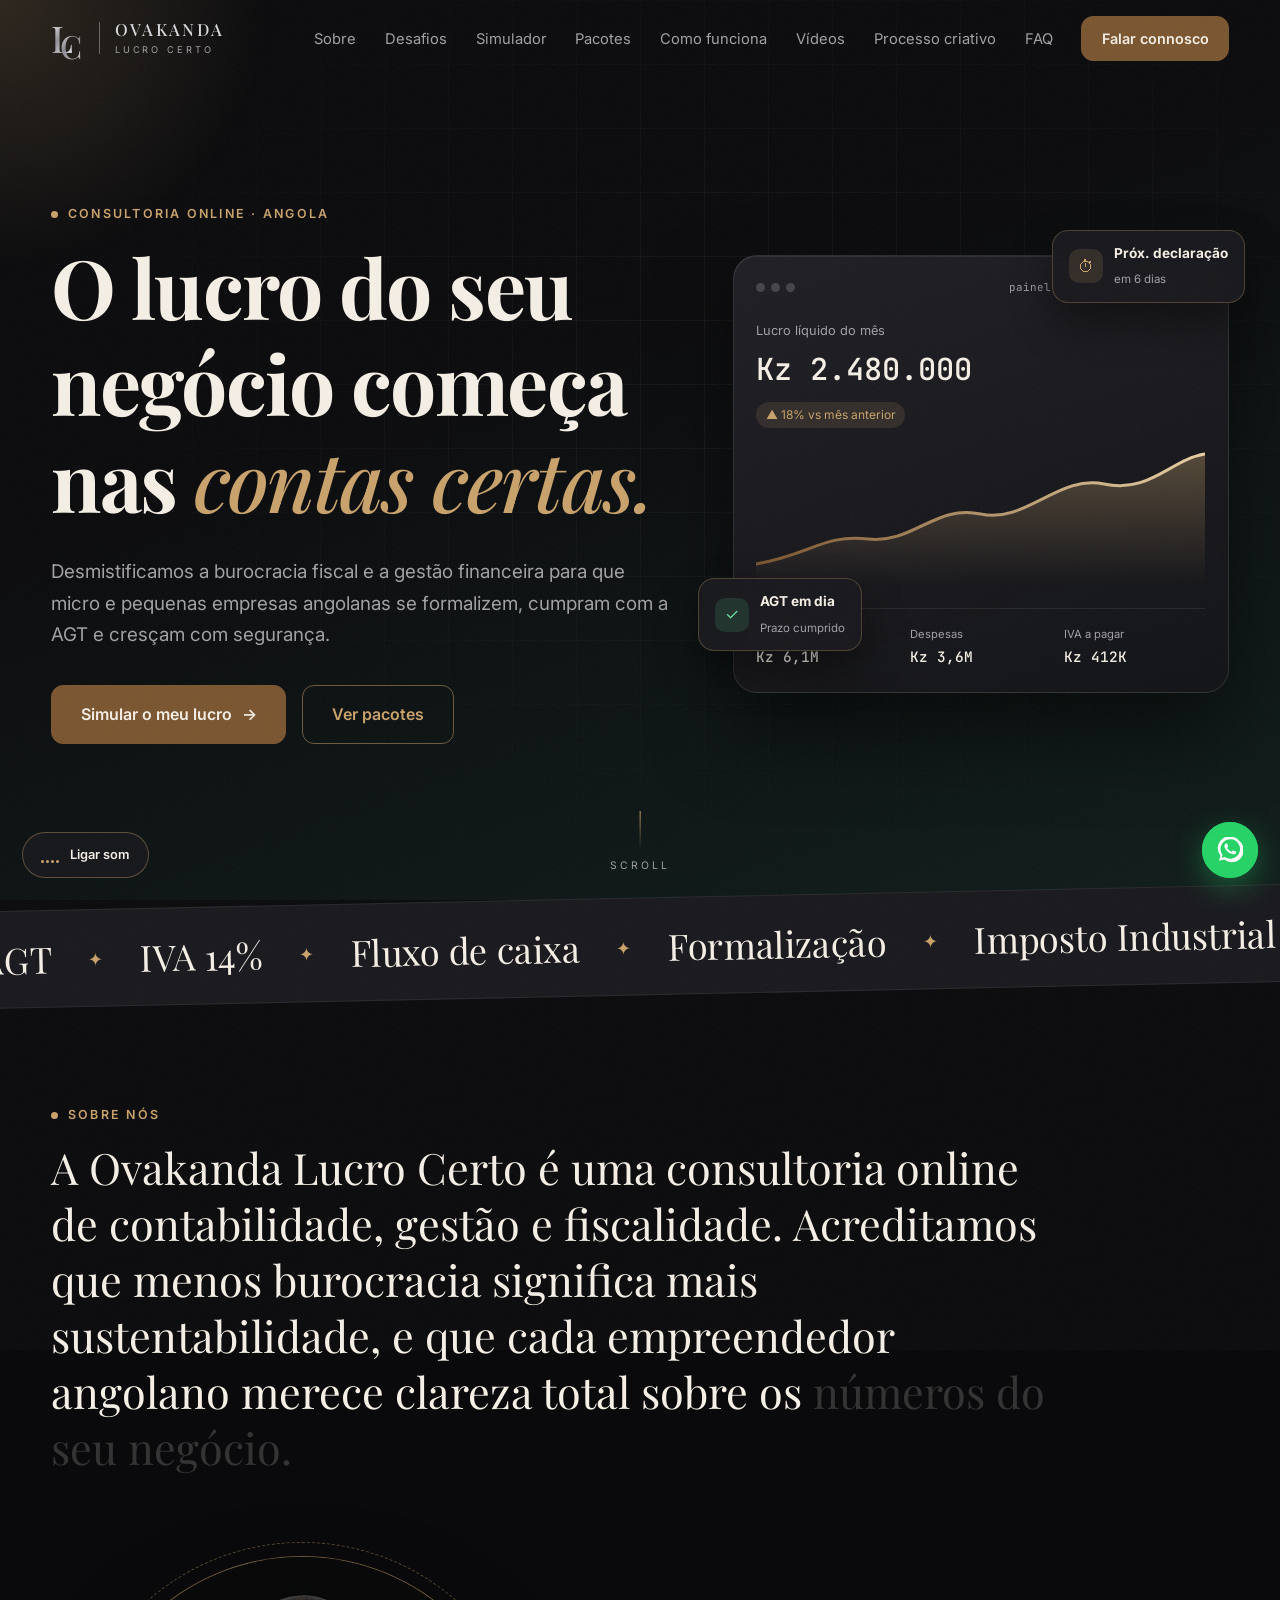
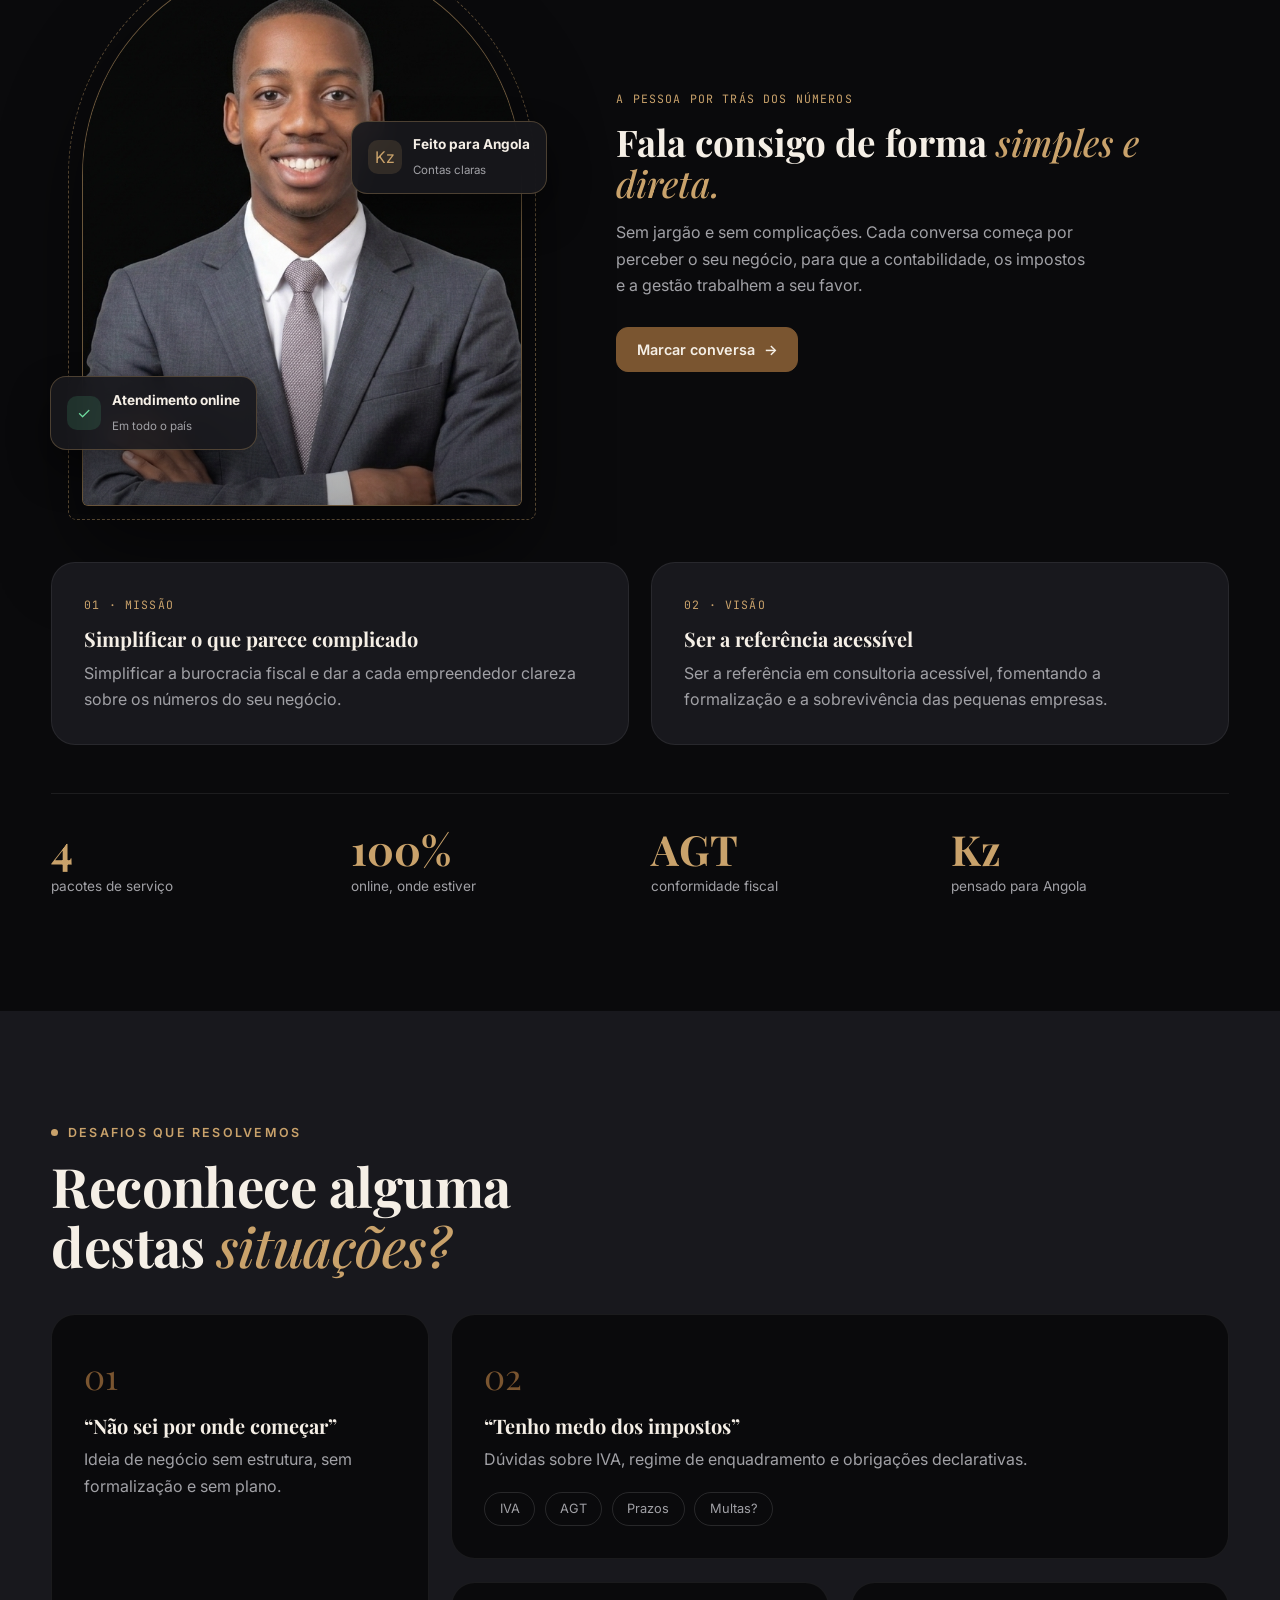
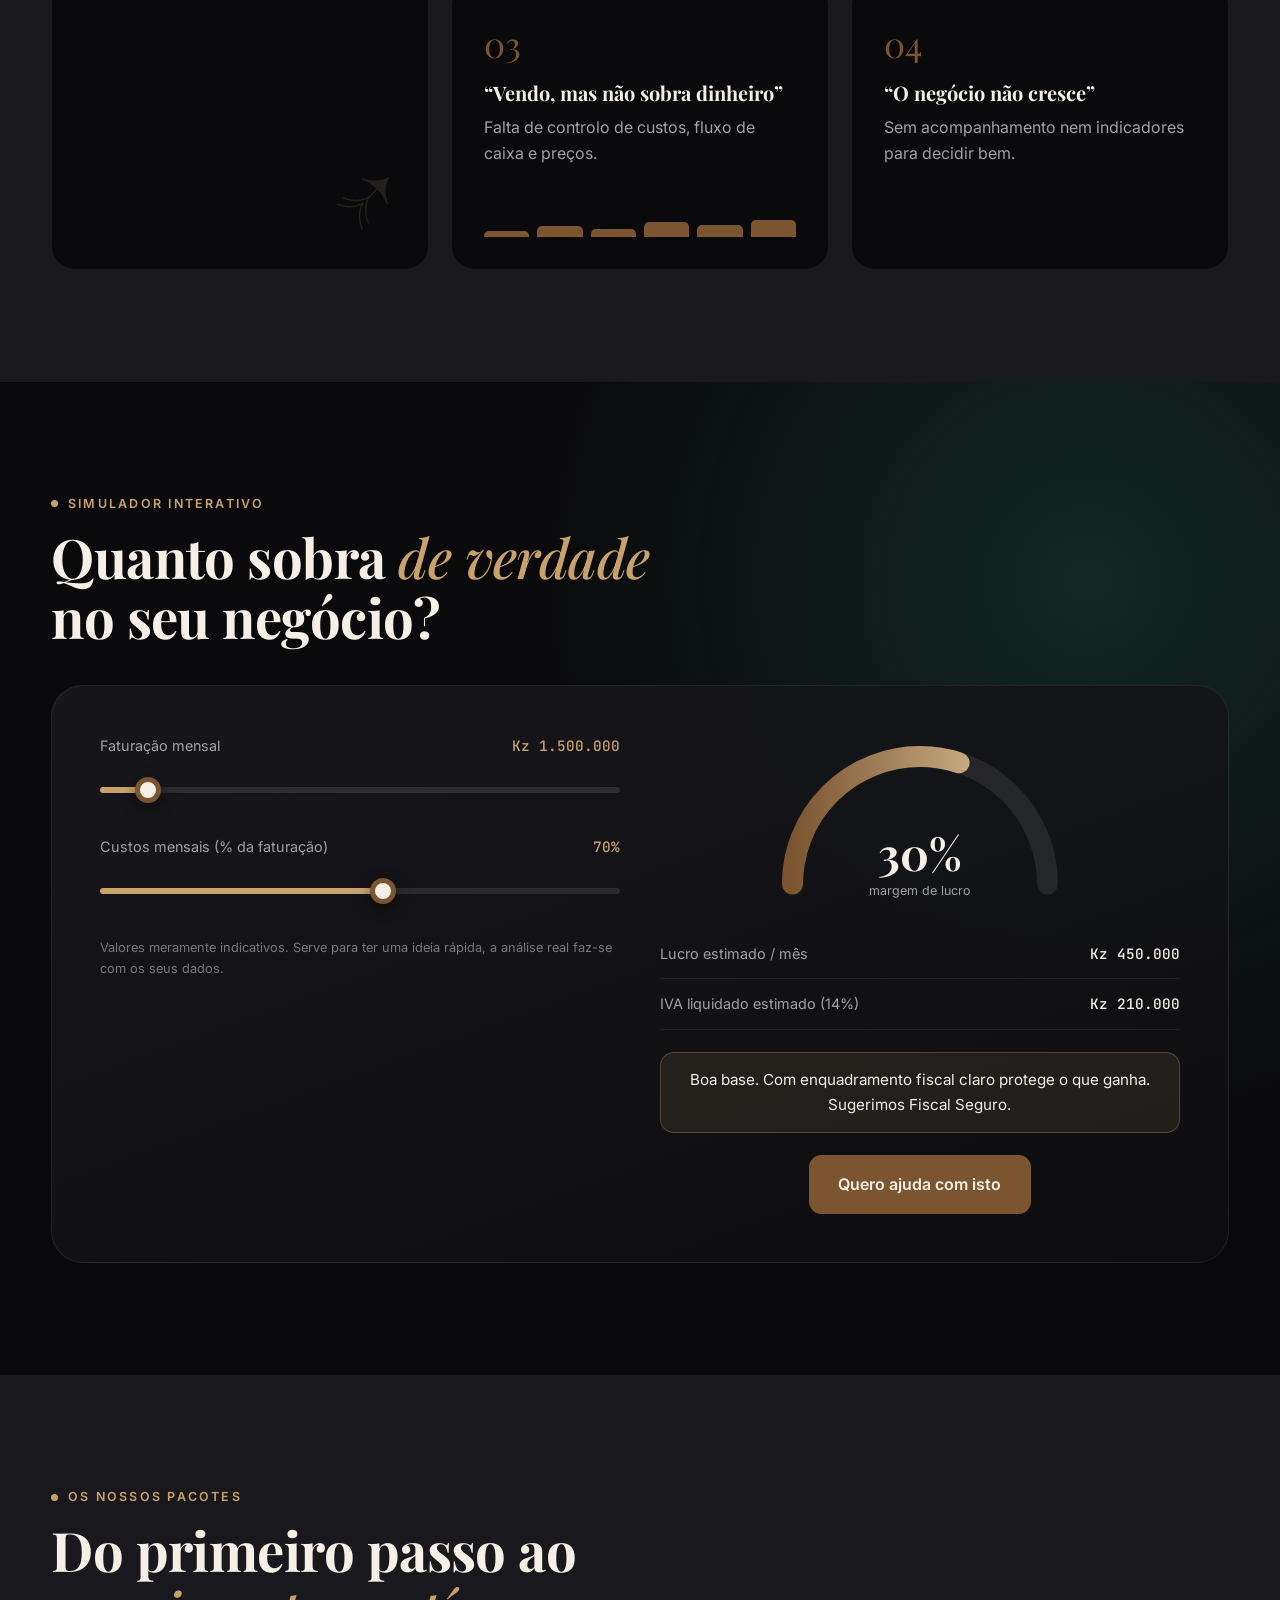
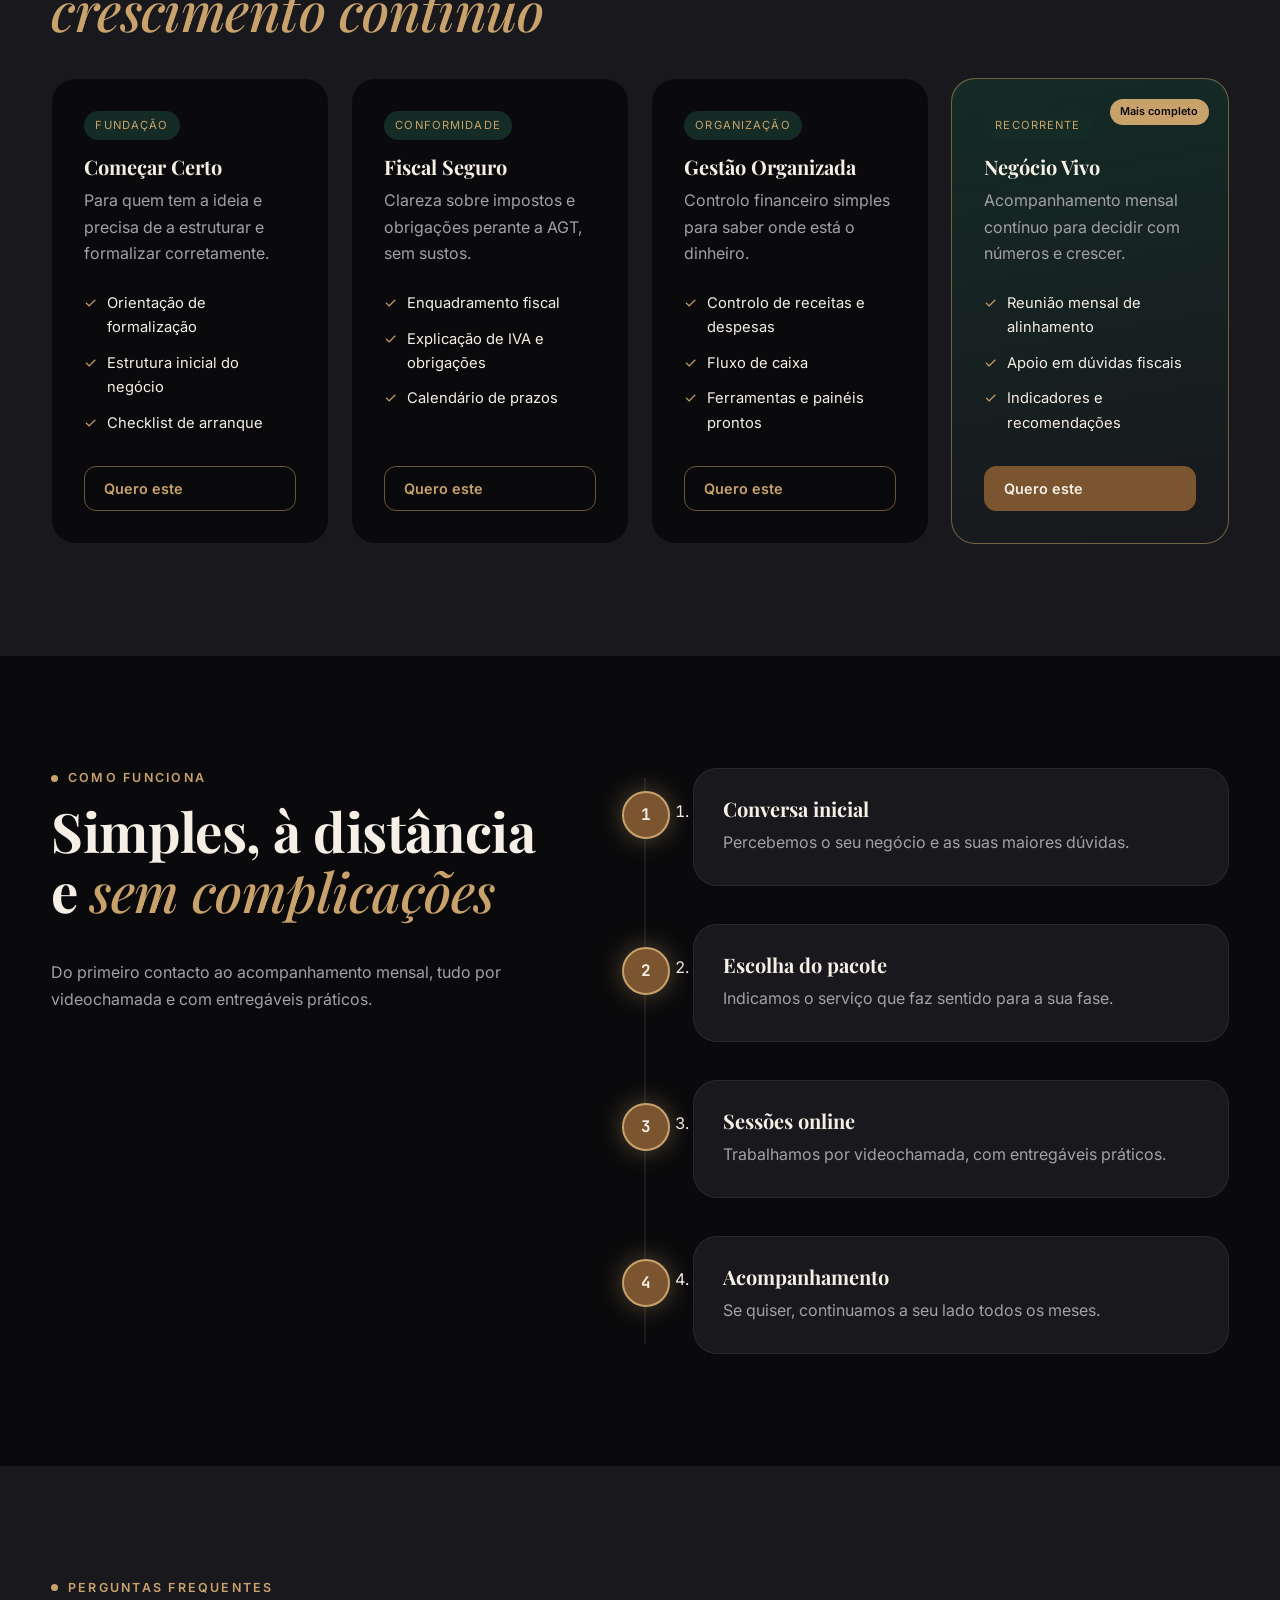
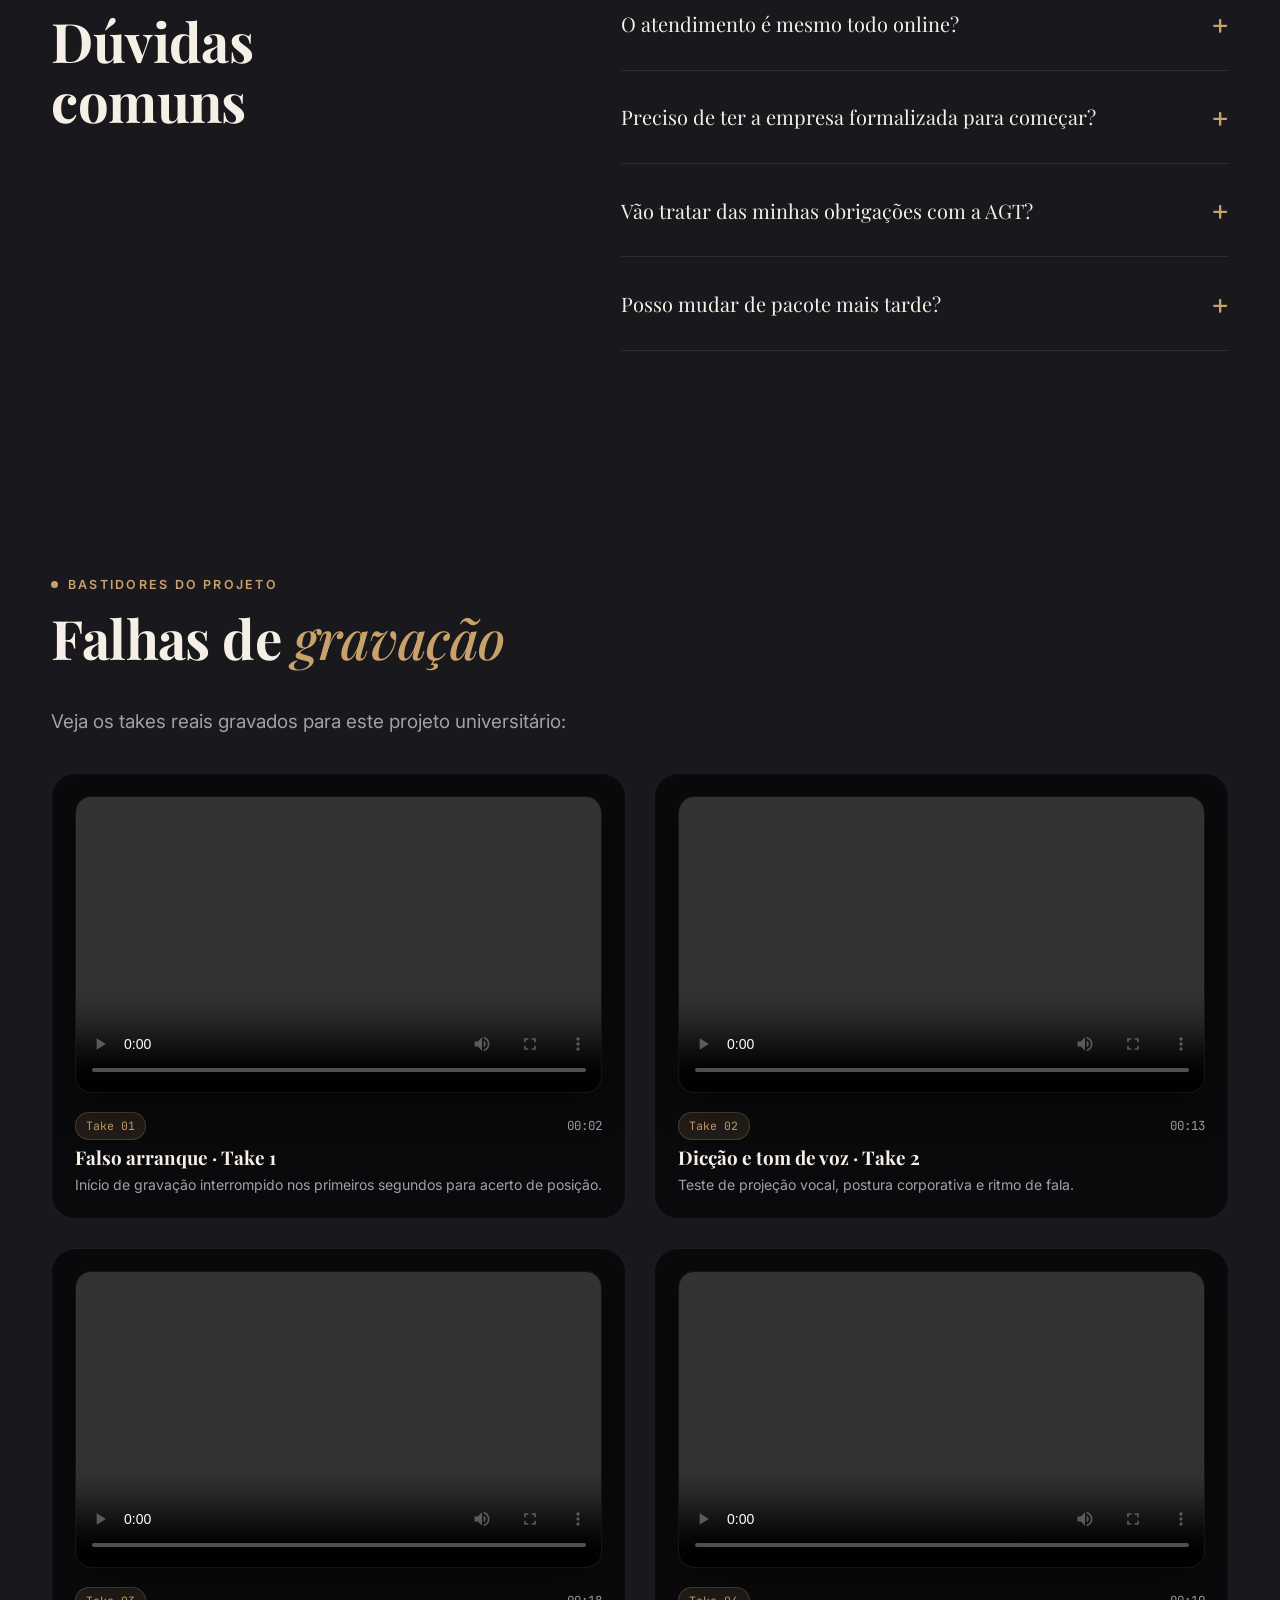
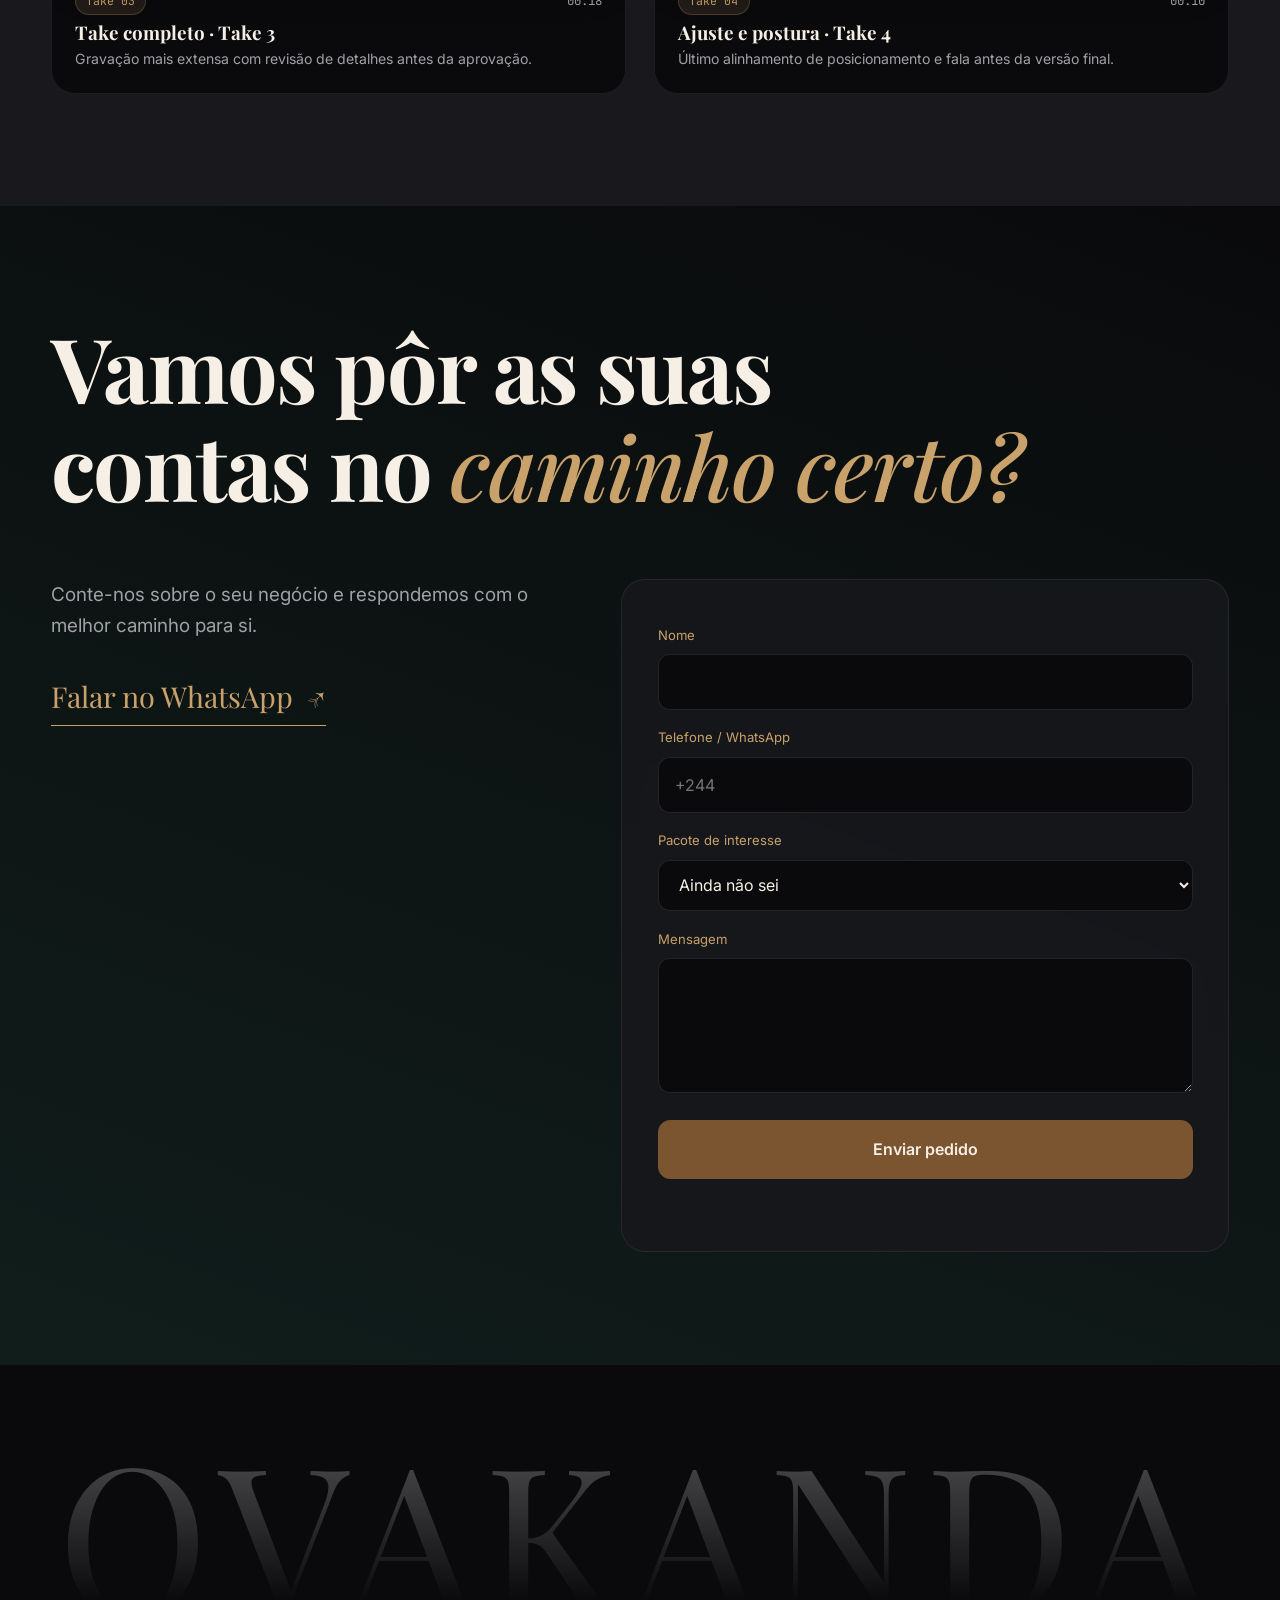
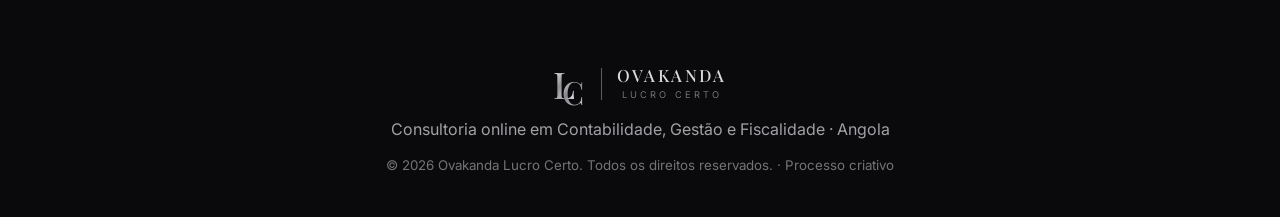
==== index.html @ 77aedd1e "feat: site Ovakanda Lucro Certo com processo criativo e 4 videos" ====
<!DOCTYPE html>
<html lang="pt-AO">
<head>
  <meta charset="UTF-8">
  <meta name="viewport" content="width=device-width, initial-scale=1.0">
  <title>Ovakanda · Lucro Certo | Consultoria Online em Contabilidade, Gestão e Fiscalidade em Angola</title>
  <meta name="description" content="Ovakanda Lucro Certo: consultoria online para micro e pequenas empresas em Angola. Formalização, fiscalidade (AGT/IVA), gestão financeira e acompanhamento mensal.">
  <meta name="theme-color" content="#0A0A0C">
  <link rel="preconnect" href="https://fonts.googleapis.com">
  <link rel="preconnect" href="https://fonts.gstatic.com" crossorigin>
  <link href="https://fonts.googleapis.com/css2?family=Inter:wght@400;500;600;700&family=JetBrains+Mono:wght@400;500&family=Playfair+Display:ital,wght@0,500;0,700;1,500&display=swap" rel="stylesheet">
  <link rel="stylesheet" href="style.css">
</head>
<body>
  <!-- Preloader -->
  <div class="loader" id="loader" aria-hidden="true">
    <div class="monogram big"><b>L</b><i>C</i></div>
    <div class="loader-count"><span id="loader-num">0</span>%</div>
    <div class="loader-bar"><span id="loader-bar"></span></div>
  </div>

  <div class="progress" id="progress"></div>
  <div class="cursor" id="cursor" aria-hidden="true"><span id="cursor-label"></span></div>
  <div class="grain" aria-hidden="true"></div>

  <header class="nav" id="nav">
    <a href="#inicio" class="brand" id="logo-link" aria-label="Ovakanda Lucro Certo">
      <span class="monogram"><b>L</b><i>C</i></span>
      <span class="brand-sep"></span>
      <span class="brand-text"><strong>OVAKANDA</strong><small>LUCRO CERTO</small></span>
    </a>
    <nav aria-label="Principal">
      <ul class="nav-links" id="nav-links">
        <li><a href="#sobre">Sobre</a></li>
        <li><a href="#desafios">Desafios</a></li>
        <li><a href="#simulador">Simulador</a></li>
        <li><a href="#pacotes">Pacotes</a></li>
        <li><a href="#processo">Como funciona</a></li>
        <li><a href="#videos">Vídeos</a></li>
        <li><a href="processo-criativo.html" id="nav-processo">Processo criativo</a></li>
        <li><a href="#faq">FAQ</a></li>
        <li><a href="#contacto" class="btn btn-sm magnetic" id="nav-cta">Falar connosco</a></li>
      </ul>
    </nav>
    <button class="burger" id="burger" aria-label="Abrir menu" aria-expanded="false"><span></span><span></span></button>
  </header>

  <main>
    <!-- HERO -->
    <section class="hero" id="inicio">
      <div class="hero-grid" aria-hidden="true"></div>
      <div class="spot" id="spot" aria-hidden="true"></div>
      <div class="container hero-inner">
        <div class="hero-copy">
          <p class="eyebrow"><span class="dot"></span> Consultoria online · Angola</p>
          <h1 class="split-lines" id="hero-title">
            <span class="line"><span>O lucro do seu</span></span>
            <span class="line"><span>negócio começa</span></span>
            <span class="line"><span>nas <em>contas certas.</em></span></span>
          </h1>
          <p class="lead fade-up">Desmistificamos a burocracia fiscal e a gestão financeira para que micro e pequenas empresas angolanas se formalizem, cumpram com a AGT e cresçam com segurança.</p>
          <div class="hero-actions fade-up">
            <a href="#simulador" class="btn magnetic" id="hero-cta" data-cursor="Testar">Simular o meu lucro <span class="arr">→</span></a>
            <a href="#pacotes" class="btn btn-ghost magnetic" id="hero-cta-2">Ver pacotes</a>
          </div>
        </div>

        <div class="hero-visual fade-up" id="tilt-wrap">
          <div class="dash tilt" id="dash">
            <div class="dash-top">
              <span class="dots"><i></i><i></i><i></i></span>
              <span class="mono">painel · exemplo ilustrativo</span>
            </div>
            <div class="dash-kpi">
              <small>Lucro líquido do mês</small>
              <strong>Kz <span data-count="2480000">0</span></strong>
              <span class="chip up">▲ <span data-count="18">0</span>% vs mês anterior</span>
            </div>
            <svg class="chart" viewBox="0 0 400 140" preserveAspectRatio="none" aria-hidden="true">
              <defs>
                <linearGradient id="g1" x1="0" x2="0" y1="0" y2="1"><stop offset="0" stop-color="#C9A26B" stop-opacity=".35"/><stop offset="1" stop-color="#C9A26B" stop-opacity="0"/></linearGradient>
                <linearGradient id="g2" x1="0" x2="1"><stop offset="0" stop-color="#7A5530"/><stop offset="1" stop-color="#E8CFA3"/></linearGradient>
              </defs>
              <path class="area" d="M0 120 C50 110 60 90 100 95 S160 60 200 70 S270 30 310 40 S370 15 400 10 L400 140 L0 140Z" fill="url(#g1)"/>
              <path class="line-draw" d="M0 120 C50 110 60 90 100 95 S160 60 200 70 S270 30 310 40 S370 15 400 10" fill="none" stroke="url(#g2)" stroke-width="3" stroke-linecap="round"/>
            </svg>
            <div class="dash-row">
              <div><small>Receitas</small><b>Kz 6,1M</b></div>
              <div><small>Despesas</small><b>Kz 3,6M</b></div>
              <div><small>IVA a pagar</small><b>Kz 412K</b></div>
            </div>
          </div>
          <div class="float-card f1 tilt-child"><span class="ico ok">✓</span><div><b>AGT em dia</b><small>Prazo cumprido</small></div></div>
          <div class="float-card f2 tilt-child"><span class="ico">⏱</span><div><b>Próx. declaração</b><small>em 6 dias</small></div></div>
        </div>
      </div>
      <div class="scroll-hint" aria-hidden="true"><span></span> scroll</div>
    </section>

    <!-- MARQUEE -->
    <div class="marquee" aria-hidden="true">
      <div class="marquee-track">
        <span>AGT</span><span class="sep">✦</span><span>IVA 14%</span><span class="sep">✦</span><span>Fluxo de caixa</span><span class="sep">✦</span><span>Formalização</span><span class="sep">✦</span><span>Imposto Industrial</span><span class="sep">✦</span><span>Gestão financeira</span><span class="sep">✦</span><span>100% online</span><span class="sep">✦</span><span>Kwanzas</span><span class="sep">✦</span>
        <span>AGT</span><span class="sep">✦</span><span>IVA 14%</span><span class="sep">✦</span><span>Fluxo de caixa</span><span class="sep">✦</span><span>Formalização</span><span class="sep">✦</span><span>Imposto Industrial</span><span class="sep">✦</span><span>Gestão financeira</span><span class="sep">✦</span><span>100% online</span><span class="sep">✦</span><span>Kwanzas</span><span class="sep">✦</span>
      </div>
    </div>

    <!-- SOBRE -->
    <section class="section about" id="sobre">
      <div class="container">
        <p class="eyebrow reveal"><span class="dot"></span> Sobre nós</p>
        <p class="scrub" id="scrub">A Ovakanda Lucro Certo é uma consultoria online de contabilidade, gestão e fiscalidade. Acreditamos que menos burocracia significa mais sustentabilidade, e que cada empreendedor angolano merece clareza total sobre os números do seu negócio.</p>
        <div class="founder" id="consultor">
          <figure class="portrait reveal" id="portrait">
            <div class="arch">
              <img src="consultor.jpg" alt="Consultor da Ovakanda Lucro Certo, de fato cinzento e braços cruzados, a sorrir" width="1024" height="924" loading="lazy" onerror="this.closest('.founder').classList.add('no-photo')">
            </div>
            <span class="ring" aria-hidden="true"></span>
            <div class="float-card pf1"><span class="ico ok">✓</span><div><b>Atendimento online</b><small>Em todo o país</small></div></div>
            <div class="float-card pf2"><span class="ico">Kz</span><div><b>Feito para Angola</b><small>Contas claras</small></div></div>
          </figure>
          <div class="founder-copy reveal">
            <span class="mono tagline">A pessoa por trás dos números</span>
            <h3>Fala consigo de forma <em>simples e direta.</em></h3>
            <p>Sem jargão e sem complicações. Cada conversa começa por perceber o seu negócio, para que a contabilidade, os impostos e a gestão trabalhem a seu favor.</p>
            <a href="#contacto" class="btn btn-sm magnetic" id="founder-cta">Marcar conversa <span class="arr">→</span></a>
          </div>
        </div>
        <div class="mv">
          <article class="card reveal spotlight"><span class="mono tagline">01 · Missão</span><h3>Simplificar o que parece complicado</h3><p>Simplificar a burocracia fiscal e dar a cada empreendedor clareza sobre os números do seu negócio.</p></article>
          <article class="card reveal spotlight"><span class="mono tagline">02 · Visão</span><h3>Ser a referência acessível</h3><p>Ser a referência em consultoria acessível, fomentando a formalização e a sobrevivência das pequenas empresas.</p></article>
        </div>
        <ul class="stats">
          <li class="reveal"><strong data-count="4">0</strong><span>pacotes de serviço</span></li>
          <li class="reveal"><strong><span data-count="100">0</span>%</strong><span>online, onde estiver</span></li>
          <li class="reveal"><strong>AGT</strong><span>conformidade fiscal</span></li>
          <li class="reveal"><strong>Kz</strong><span>pensado para Angola</span></li>
        </ul>
      </div>
    </section>

    <!-- DESAFIOS (bento) -->
    <section class="section alt" id="desafios">
      <div class="container">
        <p class="eyebrow reveal"><span class="dot"></span> Desafios que resolvemos</p>
        <h2 class="reveal">Reconhece alguma<br>destas <em>situações?</em></h2>
        <div class="bento">
          <article class="card spotlight b1 reveal"><span class="num">01</span><h3>“Não sei por onde começar”</h3><p>Ideia de negócio sem estrutura, sem formalização e sem plano.</p><div class="deco rocket" aria-hidden="true">↗</div></article>
          <article class="card spotlight b2 reveal"><span class="num">02</span><h3>“Tenho medo dos impostos”</h3><p>Dúvidas sobre IVA, regime de enquadramento e obrigações declarativas.</p>
            <div class="fear" aria-hidden="true"><span>IVA</span><span>AGT</span><span>Prazos</span><span>Multas?</span></div></article>
          <article class="card spotlight b3 reveal"><span class="num">03</span><h3>“Vendo, mas não sobra dinheiro”</h3><p>Falta de controlo de custos, fluxo de caixa e preços.</p>
            <div class="bars" aria-hidden="true"><i style="--h:30%"></i><i style="--h:55%"></i><i style="--h:40%"></i><i style="--h:75%"></i><i style="--h:60%"></i><i style="--h:90%"></i></div></article>
          <article class="card spotlight b4 reveal"><span class="num">04</span><h3>“O negócio não cresce”</h3><p>Sem acompanhamento nem indicadores para decidir bem.</p></article>
        </div>
      </div>
    </section>

    <!-- SIMULADOR -->
    <section class="section sim" id="simulador">
      <div class="container">
        <p class="eyebrow reveal"><span class="dot"></span> Simulador interativo</p>
        <h2 class="reveal">Quanto sobra <em>de verdade</em><br>no seu negócio?</h2>
        <div class="sim-box reveal">
          <div class="sim-controls">
            <div class="ctrl">
              <label for="s-fat">Faturação mensal <b id="o-fat" class="mono">Kz 1.500.000</b></label>
              <input type="range" id="s-fat" min="100000" max="20000000" step="50000" value="1500000">
            </div>
            <div class="ctrl">
              <label for="s-custo">Custos mensais (% da faturação) <b id="o-custo" class="mono">70%</b></label>
              <input type="range" id="s-custo" min="10" max="120" step="1" value="70">
            </div>
            <p class="small">Valores meramente indicativos. Serve para ter uma ideia rápida, a análise real faz-se com os seus dados.</p>
          </div>
          <div class="sim-out">
            <div class="gauge">
              <svg viewBox="0 0 200 110" aria-hidden="true">
                <path d="M15 100 A85 85 0 0 1 185 100" fill="none" stroke="rgba(255,255,255,.08)" stroke-width="14" stroke-linecap="round"/>
                <path id="gauge-arc" d="M15 100 A85 85 0 0 1 185 100" fill="none" stroke="url(#gg)" stroke-width="14" stroke-linecap="round" pathLength="100" stroke-dasharray="0 100"/>
                <defs><linearGradient id="gg" x1="0" x2="1"><stop offset="0" stop-color="#7A5530"/><stop offset="1" stop-color="#E8CFA3"/></linearGradient></defs>
              </svg>
              <div class="gauge-val"><strong id="o-margem">30%</strong><small>margem de lucro</small></div>
            </div>
            <ul class="sim-rows">
              <li><span>Lucro estimado / mês</span><b id="o-lucro" class="mono">Kz 450.000</b></li>
              <li><span>IVA liquidado estimado (14%)</span><b id="o-iva" class="mono">Kz 210.000</b></li>
            </ul>
            <div class="verdict" id="o-verdict"></div>
            <a href="#contacto" class="btn magnetic" id="sim-cta" data-pkg-link>Quero ajuda com isto</a>
          </div>
        </div>
      </div>
    </section>

    <!-- PACOTES -->
    <section class="section alt" id="pacotes">
      <div class="container">
        <p class="eyebrow reveal"><span class="dot"></span> Os nossos pacotes</p>
        <h2 class="reveal">Do primeiro passo ao<br><em>crescimento contínuo</em></h2>
        <div class="grid four packages">
          <article class="card pkg spotlight reveal">
            <span class="tag">Fundação</span><h3>Começar Certo</h3>
            <p>Para quem tem a ideia e precisa de a estruturar e formalizar corretamente.</p>
            <ul><li>Orientação de formalização</li><li>Estrutura inicial do negócio</li><li>Checklist de arranque</li></ul>
            <a href="#contacto" class="btn btn-ghost btn-sm" data-pkg="Começar Certo">Quero este</a>
          </article>
          <article class="card pkg spotlight reveal">
            <span class="tag">Conformidade</span><h3>Fiscal Seguro</h3>
            <p>Clareza sobre impostos e obrigações perante a AGT, sem sustos.</p>
            <ul><li>Enquadramento fiscal</li><li>Explicação de IVA e obrigações</li><li>Calendário de prazos</li></ul>
            <a href="#contacto" class="btn btn-ghost btn-sm" data-pkg="Fiscal Seguro">Quero este</a>
          </article>
          <article class="card pkg spotlight reveal">
            <span class="tag">Organização</span><h3>Gestão Organizada</h3>
            <p>Controlo financeiro simples para saber onde está o dinheiro.</p>
            <ul><li>Controlo de receitas e despesas</li><li>Fluxo de caixa</li><li>Ferramentas e painéis prontos</li></ul>
            <a href="#contacto" class="btn btn-ghost btn-sm" data-pkg="Gestão Organizada">Quero este</a>
          </article>
          <article class="card pkg featured spotlight reveal">
            <span class="badge">Mais completo</span>
            <span class="tag">Recorrente</span><h3>Negócio Vivo</h3>
            <p>Acompanhamento mensal contínuo para decidir com números e crescer.</p>
            <ul><li>Reunião mensal de alinhamento</li><li>Apoio em dúvidas fiscais</li><li>Indicadores e recomendações</li></ul>
            <a href="#contacto" class="btn btn-sm" data-pkg="Negócio Vivo">Quero este</a>
          </article>
        </div>
      </div>
    </section>

    <!-- PROCESSO -->
    <section class="section process" id="processo">
      <div class="container split">
        <div class="sticky-col">
          <p class="eyebrow reveal"><span class="dot"></span> Como funciona</p>
          <h2 class="reveal">Simples, à distância e <em>sem complicações</em></h2>
          <p class="reveal">Do primeiro contacto ao acompanhamento mensal, tudo por videochamada e com entregáveis práticos.</p>
        </div>
        <ol class="steps" id="steps">
          <span class="rail"><span id="rail-fill"></span></span>
          <li class="step reveal"><span class="n">1</span><div><h3>Conversa inicial</h3><p>Percebemos o seu negócio e as suas maiores dúvidas.</p></div></li>
          <li class="step reveal"><span class="n">2</span><div><h3>Escolha do pacote</h3><p>Indicamos o serviço que faz sentido para a sua fase.</p></div></li>
          <li class="step reveal"><span class="n">3</span><div><h3>Sessões online</h3><p>Trabalhamos por videochamada, com entregáveis práticos.</p></div></li>
          <li class="step reveal"><span class="n">4</span><div><h3>Acompanhamento</h3><p>Se quiser, continuamos a seu lado todos os meses.</p></div></li>
        </ol>
      </div>
    </section>

    <!-- FAQ -->
    <section class="section alt" id="faq">
      <div class="container split">
        <div class="reveal">
          <p class="eyebrow"><span class="dot"></span> Perguntas frequentes</p>
          <h2>Dúvidas<br>comuns</h2>
        </div>
        <div class="faq">
          <details class="reveal"><summary>O atendimento é mesmo todo online?</summary><p>Sim. Trabalhamos por videochamada e WhatsApp, o que permite atender empreendedores em qualquer província de Angola.</p></details>
          <details class="reveal"><summary>Preciso de ter a empresa formalizada para começar?</summary><p>Não. O pacote Começar Certo existe precisamente para orientar quem ainda está a dar os primeiros passos.</p></details>
          <details class="reveal"><summary>Vão tratar das minhas obrigações com a AGT?</summary><p>Explicamos o seu enquadramento, o IVA e os prazos, para que saiba exatamente o que cumprir e quando.</p></details>
          <details class="reveal"><summary>Posso mudar de pacote mais tarde?</summary><p>Claro. Muitos clientes começam por um pacote pontual e passam depois ao acompanhamento mensal Negócio Vivo.</p></details>
        </div>
      </div>
    </section>

    <!-- BASTIDORES & VÍDEOS -->
    <section class="section alt" id="videos">
      <div class="container">
        <p class="eyebrow reveal"><span class="dot"></span> Bastidores do projeto</p>
        <h2 class="reveal">Falhas de <em>gravação</em></h2>
        <p class="lead reveal" style="margin-bottom: 2.2rem;">Veja os takes reais gravados para este projeto universitário:</p>
        
        <div class="vgrid">
          <!-- VÍDEO 1 -->
          <article class="card spotlight vcard reveal">
            <div class="vframe">
              <video controls preload="metadata" playsinline>
                <source src="video1.mp4" type="video/mp4">
                O seu navegador não suporta a reprodução deste vídeo.
              </video>
            </div>
            <div class="vinfo">
              <div class="vhead">
                <span class="mono vbadge">Take 01</span>
                <span class="mono vtime">00:02</span>
              </div>
              <h3>Falso arranque · Take 1</h3>
              <p>Início de gravação interrompido nos primeiros segundos para acerto de posição.</p>
            </div>
          </article>

          <!-- VÍDEO 2 -->
          <article class="card spotlight vcard reveal">
            <div class="vframe">
              <video controls preload="metadata" playsinline>
                <source src="video2.mp4" type="video/mp4">
                O seu navegador não suporta a reprodução deste vídeo.
              </video>
            </div>
            <div class="vinfo">
              <div class="vhead">
                <span class="mono vbadge">Take 02</span>
                <span class="mono vtime">00:13</span>
              </div>
              <h3>Dicção e tom de voz · Take 2</h3>
              <p>Teste de projeção vocal, postura corporativa e ritmo de fala.</p>
            </div>
          </article>

          <!-- VÍDEO 3 -->
          <article class="card spotlight vcard reveal">
            <div class="vframe">
              <video controls preload="metadata" playsinline>
                <source src="video3.mp4" type="video/mp4">
                O seu navegador não suporta a reprodução deste vídeo.
              </video>
            </div>
            <div class="vinfo">
              <div class="vhead">
                <span class="mono vbadge">Take 03</span>
                <span class="mono vtime">00:18</span>
              </div>
              <h3>Take completo · Take 3</h3>
              <p>Gravação mais extensa com revisão de detalhes antes da aprovação.</p>
            </div>
          </article>

          <!-- VÍDEO 4 -->
          <article class="card spotlight vcard reveal">
            <div class="vframe">
              <video controls preload="metadata" playsinline>
                <source src="video4.mp4" type="video/mp4">
                O seu navegador não suporta a reprodução deste vídeo.
              </video>
            </div>
            <div class="vinfo">
              <div class="vhead">
                <span class="mono vbadge">Take 04</span>
                <span class="mono vtime">00:10</span>
              </div>
              <h3>Ajuste e postura · Take 4</h3>
              <p>Último alinhamento de posicionamento e fala antes da versão final.</p>
            </div>
          </article>
        </div>
      </div>
    </section>

    <!-- CONTACTO -->
    <section class="section contact" id="contacto">
      <div class="container">
        <h2 class="mega reveal">Vamos pôr as suas<br>contas no <em>caminho certo?</em></h2>
        <div class="split">
          <div class="reveal">
            <p class="lead">Conte-nos sobre o seu negócio e respondemos com o melhor caminho para si.</p>
            <a class="wa-link magnetic" id="wa-big" href="#contacto" data-cursor="Olá">Falar no WhatsApp <span class="arr">↗</span></a>
          </div>
          <form class="form reveal" id="contact-form" novalidate>
            <label for="nome">Nome</label>
            <input id="nome" name="nome" type="text" required autocomplete="name">
            <label for="telefone">Telefone / WhatsApp</label>
            <input id="telefone" name="telefone" type="tel" autocomplete="tel" placeholder="+244">
            <label for="pacote">Pacote de interesse</label>
            <select id="pacote" name="pacote">
              <option>Ainda não sei</option><option>Começar Certo</option><option>Fiscal Seguro</option><option>Gestão Organizada</option><option>Negócio Vivo</option>
            </select>
            <label for="mensagem">Mensagem</label>
            <textarea id="mensagem" name="mensagem" rows="4"></textarea>
            <button type="submit" class="btn magnetic" id="submit-btn">Enviar pedido</button>
            <p class="form-msg" id="form-msg" role="status"></p>
          </form>
        </div>
      </div>
    </section>
  </main>

  <footer class="footer">
    <div class="container">
      <div class="footer-word" aria-hidden="true">OVAKANDA</div>
      <div class="footer-row">
        <a href="#inicio" class="brand"><span class="monogram"><b>L</b><i>C</i></span><span class="brand-sep"></span><span class="brand-text"><strong>OVAKANDA</strong><small>LUCRO CERTO</small></span></a>
        <p>Consultoria online em Contabilidade, Gestão e Fiscalidade · Angola</p>
        <small>© <span id="year"></span> Ovakanda Lucro Certo. Todos os direitos reservados. · <a href="processo-criativo.html" class="foot-link" id="foot-processo">Processo criativo</a></small>
      </div>
    </div>
  </footer>

  <a class="wa-float" id="wa-float" href="#contacto" aria-label="Falar no WhatsApp"><svg viewBox="0 0 24 24" width="26" height="26" fill="currentColor" aria-hidden="true"><path d="M20.5 3.5A11 11 0 0 0 3.2 17.4L2 22l4.7-1.2A11 11 0 1 0 20.5 3.5zM12 20a9 9 0 0 1-4.6-1.3l-.3-.2-2.8.7.8-2.7-.2-.3A9 9 0 1 1 12 20zm5-6.7c-.3-.1-1.6-.8-1.8-.9s-.4-.1-.6.1-.7.9-.8 1-.3.2-.6 0a7.400 7.400 0 0 1-3.700-3.200c-.3-.5.3-.5.8-1.500a.5.5 0 0 0 0-.5l-.8-1.900c-.2-.5-.4-.4-.6-.4h-.5a1 1 0 0 0-.7.3 3 3 0 0 0-.9 2.200 5.200 5.200 0 0 0 1.100 2.800 11.900 11.900 0 0 0 4.600 4c1.700.7 2.400.8 3.200.7a2.700 2.700 0 0 0 1.800-1.300 2.200 2.200 0 0 0 .2-1.300c-.1-.1-.3-.2-.6-.3z"/></svg></a>

  <button class="music" id="music-btn" type="button" aria-pressed="false" aria-label="Ligar música de fundo" hidden>
    <span class="eq" aria-hidden="true"><i></i><i></i><i></i><i></i></span>
    <span class="music-label" id="music-label">Música</span>
  </button>
  <div class="yt-hidden" aria-hidden="true"><div id="yt-player"></div></div>

  <script src="script.js"></script>
</body>
</html>
---- style.css ----
:root{
  --preto:#0A0A0C; --carvao:#18181D; --esmeralda:#142B26; --bronze:#7A5530;
  --creme:#F5EFE6; --dourado:#C9A26B; --cinza:#A1A1A6; --prata:#D9D9DE;
  --radius:24px; --ease:cubic-bezier(.16,1,.3,1);
}
*{box-sizing:border-box;margin:0;padding:0}
html{scroll-behavior:smooth}
body{font-family:'Inter',sans-serif;background:var(--preto);color:var(--creme);line-height:1.65;overflow-x:hidden}
body.loading{overflow:hidden}
.container{width:min(1180px,92%);margin-inline:auto}
h1,h2,h3{font-family:'Playfair Display',serif;line-height:1.1;font-weight:700}
h1{font-size:clamp(2.6rem,6.4vw,5.2rem);margin:1rem 0 1.6rem;letter-spacing:-.02em}
h2{font-size:clamp(2rem,4.6vw,3.4rem);margin-bottom:2.4rem;letter-spacing:-.01em}
h3{font-size:1.25rem;margin-bottom:.6rem}
em{color:var(--dourado);font-style:italic;font-weight:500}
p{color:var(--cinza)}
p strong{color:var(--creme)}
a{color:inherit;text-decoration:none}
ul{list-style:none}
.mono{font-family:'JetBrains Mono',monospace}
img,svg{max-width:100%}
::selection{background:var(--dourado);color:var(--preto)}

/* Grain + progress + cursor */
.grain{position:fixed;inset:-50%;z-index:90;pointer-events:none;opacity:.05;background-image:url("data:image/svg+xml,%3Csvg xmlns='http://www.w3.org/2000/svg' width='160' height='160'%3E%3Cfilter id='n'%3E%3CfeTurbulence type='fractalNoise' baseFrequency='.9' numOctaves='2'/%3E%3C/filter%3E%3Crect width='100%25' height='100%25' filter='url(%23n)'/%3E%3C/svg%3E");animation:grain 1s steps(6) infinite}
@keyframes grain{0%{transform:translate(0,0)}20%{transform:translate(-3%,2%)}40%{transform:translate(2%,-3%)}60%{transform:translate(-2%,-1%)}80%{transform:translate(3%,3%)}}
.progress{position:fixed;top:0;left:0;height:3px;width:100%;transform-origin:0 50%;transform:scaleX(0);background:linear-gradient(90deg,var(--bronze),#E8CFA3);z-index:100}
.cursor{position:fixed;top:0;left:0;width:14px;height:14px;margin:-7px 0 0 -7px;border-radius:50%;background:var(--dourado);z-index:120;pointer-events:none;mix-blend-mode:difference;display:grid;place-items:center;transition:width .35s var(--ease),height .35s var(--ease),margin .35s var(--ease),background .3s;opacity:0}
.cursor.on{opacity:1}
.cursor span{font-size:.7rem;font-weight:600;color:var(--preto);opacity:0;transition:opacity .2s}
.cursor.big{width:86px;height:86px;margin:-43px 0 0 -43px;mix-blend-mode:normal;background:var(--dourado)}
.cursor.big span{opacity:1}
.cursor.hover{width:44px;height:44px;margin:-22px 0 0 -22px}
@media(hover:none){.cursor{display:none}}

/* Loader */
.loader{position:fixed;inset:0;background:var(--preto);z-index:200;display:flex;flex-direction:column;align-items:center;justify-content:center;gap:1.4rem;transition:transform 1s var(--ease)}
.loader.done{transform:translateY(-100%)}
.loader-count{font-family:'JetBrains Mono',monospace;color:var(--cinza);font-size:.9rem}
.loader-bar{width:200px;height:2px;background:rgba(255,255,255,.1);overflow:hidden}
.loader-bar span{display:block;height:100%;width:0;background:linear-gradient(90deg,var(--bronze),var(--prata))}

/* Logo / monogram */
.monogram{position:relative;display:inline-block;width:2.1rem;height:2.1rem;font-family:'Playfair Display',serif;line-height:1}
.monogram b,.monogram i{position:absolute;font-style:normal;font-weight:500;background:linear-gradient(135deg,#fff 0%,#8f8f95 45%,#e8e8ee 100%);-webkit-background-clip:text;background-clip:text;color:transparent}
.monogram b{left:0;top:-.1rem;font-size:2.3rem}
.monogram i{left:.55rem;top:.55rem;font-size:2rem;opacity:.92}
.monogram.big{width:5.5rem;height:5.5rem}
.monogram.big b{font-size:6rem;top:-.4rem}
.monogram.big i{font-size:5.2rem;left:1.5rem;top:1.4rem}
.monogram.big b,.monogram.big i{animation:logoIn 1.1s var(--ease) both}
.monogram.big i{animation-delay:.25s}
@keyframes logoIn{from{opacity:0;transform:translateY(20px) scale(.9);filter:blur(8px)}to{opacity:1;transform:none;filter:none}}
.brand{display:flex;align-items:center;gap:.9rem}
.brand-sep{width:1px;height:2rem;background:rgba(217,217,222,.4)}
.brand-text strong{display:block;font-family:'Playfair Display',serif;font-weight:500;letter-spacing:.14em;font-size:1.05rem;color:var(--prata);line-height:1.1}
.brand-text small{display:block;letter-spacing:.32em;font-size:.58rem;color:var(--cinza);margin-top:.2rem}

/* Eyebrow, buttons */
.eyebrow{color:var(--dourado);text-transform:uppercase;letter-spacing:.18em;font-size:.78rem;font-weight:600;margin-bottom:.8rem;display:flex;align-items:center;gap:.6rem}
.dot{width:7px;height:7px;border-radius:50%;background:var(--dourado);box-shadow:0 0 0 0 rgba(201,162,107,.6);animation:pulse 2s infinite}
@keyframes pulse{70%{box-shadow:0 0 0 10px rgba(201,162,107,0)}100%{box-shadow:0 0 0 0 rgba(201,162,107,0)}}
.lead{font-size:1.18rem;max-width:620px}
.btn{position:relative;display:inline-flex;align-items:center;gap:.6rem;background:var(--bronze);color:var(--creme);padding:.95rem 1.8rem;border-radius:12px;border:1px solid var(--bronze);cursor:pointer;font:inherit;font-weight:600;overflow:hidden;transition:transform .25s,box-shadow .3s,background .3s;isolation:isolate}
.btn::before{content:"";position:absolute;inset:0;background:linear-gradient(110deg,transparent 30%,rgba(255,255,255,.28) 50%,transparent 70%);transform:translateX(-120%);transition:transform .7s var(--ease);z-index:-1}
.btn:hover::before{transform:translateX(120%)}
.btn:hover{box-shadow:0 14px 34px rgba(201,162,107,.28);background:#8d6339}
.btn .arr{transition:transform .3s}
.btn:hover .arr{transform:translateX(5px)}
.btn-ghost{background:transparent;border-color:rgba(201,162,107,.5);color:var(--dourado)}
.btn-ghost:hover{background:rgba(201,162,107,.1)}
.btn-sm{padding:.6rem 1.2rem;font-size:.9rem}

/* Nav */
.nav{position:fixed;top:0;left:0;right:0;z-index:60;display:flex;justify-content:space-between;align-items:center;padding:1rem 4%;transition:background .3s,backdrop-filter .3s,padding .3s}
.nav.scrolled{background:rgba(10,10,12,.78);backdrop-filter:blur(16px);border-bottom:1px solid rgba(255,255,255,.06);padding:.65rem 4%}
.nav-links{display:flex;gap:1.8rem;align-items:center}
.nav-links a:not(.btn){color:var(--cinza);font-size:.92rem;position:relative;transition:color .2s}
.nav-links a:not(.btn)::after{content:"";position:absolute;left:0;bottom:-4px;height:1px;width:100%;background:var(--dourado);transform:scaleX(0);transform-origin:right;transition:transform .35s var(--ease)}
.nav-links a:not(.btn):hover{color:var(--creme)}
.nav-links a:not(.btn):hover::after{transform:scaleX(1);transform-origin:left}
.burger{display:none;background:none;border:0;width:32px;height:24px;position:relative;cursor:pointer}
.burger span{position:absolute;left:0;width:100%;height:2px;background:var(--creme);transition:.3s}
.burger span:first-child{top:7px}.burger span:last-child{top:15px}
.burger[aria-expanded="true"] span:first-child{top:11px;transform:rotate(45deg)}
.burger[aria-expanded="true"] span:last-child{top:11px;transform:rotate(-45deg)}

/* Hero */
.hero{position:relative;min-height:100vh;display:flex;align-items:center;padding:8rem 0 5rem;background:linear-gradient(160deg,var(--preto) 40%,var(--esmeralda) 150%);overflow:hidden}
.hero-grid{position:absolute;inset:0;background-image:linear-gradient(rgba(255,255,255,.045) 1px,transparent 1px),linear-gradient(90deg,rgba(255,255,255,.045) 1px,transparent 1px);background-size:64px 64px;-webkit-mask-image:radial-gradient(ellipse at 60% 40%,#000 10%,transparent 70%);mask-image:radial-gradient(ellipse at 60% 40%,#000 10%,transparent 70%)}
.spot{position:absolute;width:620px;height:620px;left:0;top:0;border-radius:50%;background:radial-gradient(circle,rgba(201,162,107,.18),transparent 62%);transform:translate(-50%,-50%);pointer-events:none;will-change:transform}
.hero-inner{position:relative;display:grid;grid-template-columns:1.15fr .9fr;gap:3rem;align-items:center}
.hero-actions{display:flex;gap:1rem;flex-wrap:wrap;margin-top:2.2rem}
.split-lines .line{display:block;overflow:hidden;padding-bottom:.08em}
.split-lines .line>span{display:inline-block;transform:translateY(110%);transition:transform 1.1s var(--ease)}
.ready .split-lines .line>span{transform:none}
.split-lines .line:nth-child(2)>span{transition-delay:.12s}
.split-lines .line:nth-child(3)>span{transition-delay:.24s}
.fade-up{opacity:0;transform:translateY(30px);transition:opacity 1s var(--ease) .5s,transform 1s var(--ease) .5s}
.ready .fade-up{opacity:1;transform:none}
.ready .hero-visual.fade-up{transition-delay:.7s}

/* Dashboard */
.hero-visual{position:relative;perspective:1000px}
.dash{background:linear-gradient(160deg,rgba(32,32,38,.9),rgba(18,18,22,.9));border:1px solid rgba(255,255,255,.1);border-radius:var(--radius);padding:1.4rem;box-shadow:0 40px 80px rgba(0,0,0,.55),inset 0 1px 0 rgba(255,255,255,.08);backdrop-filter:blur(10px);transform-style:preserve-3d;transition:transform .15s}
.dash-top{display:flex;justify-content:space-between;align-items:center;margin-bottom:1.2rem}
.dash-top .mono{font-size:.68rem;color:var(--cinza)}
.dots{display:flex;gap:6px}.dots i{width:9px;height:9px;border-radius:50%;background:rgba(255,255,255,.18)}
.dash-kpi small{color:var(--cinza);font-size:.8rem}
.dash-kpi strong{display:block;font-family:'JetBrains Mono',monospace;font-size:1.9rem;font-weight:500;color:var(--creme);margin:.1rem 0 .4rem}
.chip{display:inline-block;font-size:.75rem;padding:.2rem .6rem;border-radius:99px;background:rgba(201,162,107,.14);color:var(--dourado)}
.chart{width:100%;height:140px;margin:1rem 0}
.line-draw{stroke-dasharray:600;stroke-dashoffset:600}
.area{opacity:0;transition:opacity 1s 1.4s}
.ready .line-draw{animation:draw 2.2s .9s var(--ease) forwards}
.ready .area{opacity:1}
@keyframes draw{to{stroke-dashoffset:0}}
.dash-row{display:grid;grid-template-columns:repeat(3,1fr);gap:.8rem;border-top:1px solid rgba(255,255,255,.08);padding-top:1rem}
.dash-row small{display:block;font-size:.7rem;color:var(--cinza)}
.dash-row b{font-family:'JetBrains Mono',monospace;font-weight:500;font-size:.9rem}
.float-card{position:absolute;display:flex;align-items:center;gap:.7rem;background:rgba(24,24,29,.92);border:1px solid rgba(201,162,107,.3);border-radius:16px;padding:.7rem 1rem;backdrop-filter:blur(10px);box-shadow:0 20px 40px rgba(0,0,0,.45)}
.float-card b{display:block;font-size:.85rem}.float-card small{color:var(--cinza);font-size:.72rem}
.float-card .ico{display:grid;place-items:center;width:34px;height:34px;border-radius:10px;background:rgba(201,162,107,.15);color:var(--dourado)}
.float-card .ico.ok{background:rgba(80,200,140,.15);color:#6fdc9f}
.f1{left:-2.2rem;bottom:2.6rem;animation:bob 6s ease-in-out infinite}
.f2{right:-1rem;top:-1.6rem;animation:bob 7s -2s ease-in-out infinite}
@keyframes bob{50%{transform:translateY(-14px)}}
.scroll-hint{position:absolute;bottom:1.6rem;left:50%;transform:translateX(-50%);display:flex;flex-direction:column;align-items:center;gap:.5rem;font-size:.65rem;letter-spacing:.3em;text-transform:uppercase;color:var(--cinza)}
.scroll-hint span{width:1px;height:38px;background:linear-gradient(var(--dourado),transparent);animation:drip 2s infinite}
@keyframes drip{0%{transform:scaleY(0);transform-origin:top}50%{transform:scaleY(1);transform-origin:top}51%{transform-origin:bottom}100%{transform:scaleY(0);transform-origin:bottom}}

/* Marquee */
.marquee{overflow:hidden;border-block:1px solid rgba(255,255,255,.07);background:var(--carvao);padding:1.1rem 0;transform:rotate(-1.2deg) scale(1.03);margin:-1px 0}
.marquee-track{display:flex;gap:2.2rem;width:max-content;animation:scroll 32s linear infinite;font-family:'Playfair Display',serif;font-size:clamp(1.4rem,3vw,2.2rem);white-space:nowrap}
.marquee-track span{color:var(--creme)}
.marquee-track .sep{color:var(--dourado);font-size:1.1rem;align-self:center}
.marquee:hover .marquee-track{animation-play-state:paused}
@keyframes scroll{to{transform:translateX(-50%)}}

/* Sections */
.section{padding:7rem 0;position:relative}
.alt{background:var(--carvao)}
.split{display:grid;grid-template-columns:1fr 1.2fr;gap:4rem;align-items:start}
.grid{display:grid;gap:1.4rem}
.split>*,.grid>*,.mv>*,.bento>*{min-width:0}
.four{grid-template-columns:repeat(4,1fr)}

.scrub{font-family:'Playfair Display',serif;font-size:clamp(1.6rem,3.4vw,2.7rem);line-height:1.3;color:var(--creme);max-width:1000px}
.scrub .w{opacity:.18;transition:opacity .35s,color .35s}
.scrub .w.on{opacity:1}
.founder{display:grid;grid-template-columns:.9fr 1.1fr;gap:4rem;align-items:center;margin-top:5rem}
.founder.no-photo{display:none}
.portrait{position:relative;max-width:440px;width:100%;margin-inline:auto}
.arch{position:relative;aspect-ratio:4/5;border-radius:999px 999px 28px 28px;overflow:hidden;background:#0A0A0C;border:1px solid rgba(201,162,107,.5);box-shadow:0 40px 80px rgba(0,0,0,.55)}
.arch img{position:absolute;inset:0;width:100%;height:100%;object-fit:cover;object-position:50% 12%;transform:scale(1.18);transform-origin:50% 20%;transition:transform 1.2s var(--ease)}
.portrait:hover .arch img{transform:scale(1.24)}
.arch::after{content:"";position:absolute;inset:0;background:linear-gradient(180deg,transparent 65%,rgba(10,10,12,.35))}
.ring{position:absolute;inset:-14px;border-radius:999px 999px 36px 36px;border:1px dashed rgba(201,162,107,.4);animation:ringpulse 4s ease-in-out infinite;pointer-events:none}
@keyframes ringpulse{50%{transform:scale(1.025);opacity:.5}}
.pf1{left:-2rem;bottom:3.5rem;animation:bob 6s ease-in-out infinite}
.pf2{right:-1.6rem;top:30%;animation:bob 7s -3s ease-in-out infinite}
.founder-copy h3{font-size:clamp(1.6rem,3vw,2.3rem);margin-bottom:1rem}
.founder-copy p{margin-bottom:1.8rem;max-width:480px}
.mv{display:grid;grid-template-columns:1fr 1fr;gap:1.4rem;margin:3.5rem 0 3rem}
.tagline{font-size:.72rem;color:var(--dourado);letter-spacing:.1em;text-transform:uppercase;display:block;margin-bottom:.9rem}
.stats{display:grid;grid-template-columns:repeat(4,1fr);gap:1.4rem;border-top:1px solid rgba(255,255,255,.08);padding-top:2rem}
.stats strong{display:block;font-family:'Playfair Display',serif;font-size:2.6rem;color:var(--dourado);line-height:1.1}
.stats span{font-size:.85rem;color:var(--cinza)}
.stats strong span{font-size:inherit;color:inherit}

/* Cards with spotlight */
.card{position:relative;background:var(--carvao);border:1px solid rgba(255,255,255,.07);border-radius:var(--radius);padding:2rem;overflow:hidden;transition:transform .4s var(--ease),border-color .3s}
.alt .card{background:var(--preto)}
.card:hover{transform:translateY(-6px);border-color:rgba(201,162,107,.4)}
.spotlight::after{content:"";position:absolute;inset:0;border-radius:inherit;background:radial-gradient(380px circle at var(--mx,50%) var(--my,50%),rgba(201,162,107,.14),transparent 45%);opacity:0;transition:opacity .3s;pointer-events:none}
.spotlight:hover::after{opacity:1}
.num{font-family:'Playfair Display',serif;color:var(--bronze);font-size:2.2rem;display:block;margin-bottom:.6rem}

/* Bento */
.bento{display:grid;grid-template-columns:repeat(6,1fr);grid-auto-rows:minmax(230px,auto);gap:1.4rem}
.b1{grid-column:span 2;grid-row:span 2}
.b2{grid-column:span 4}
.b3{grid-column:span 2}
.b4{grid-column:span 2}
.bento .card{display:flex;flex-direction:column}
.rocket{margin-top:auto;font-size:6rem;font-family:'Playfair Display',serif;color:rgba(201,162,107,.15);line-height:1;transition:transform .6s var(--ease),color .4s;align-self:flex-end}
.b1:hover .rocket{transform:translate(14px,-22px) scale(1.15);color:var(--dourado)}
.fear{display:flex;flex-wrap:wrap;gap:.6rem;margin-top:auto;padding-top:1.2rem}
.fear span{padding:.35rem .9rem;border:1px solid rgba(255,255,255,.12);border-radius:99px;font-size:.8rem;color:var(--cinza);transition:.4s var(--ease)}
.b2:hover .fear span{border-color:var(--dourado);color:var(--dourado)}
.b2:hover .fear span:nth-child(odd){transform:translateY(-6px) rotate(-3deg)}
.b2:hover .fear span:nth-child(even){transform:translateY(-3px) rotate(3deg)}
.bars{display:flex;align-items:flex-end;gap:.5rem;height:70px;margin-top:auto;padding-top:1rem}
.bars i{flex:1;height:calc(var(--h)*.35);background:var(--bronze);border-radius:5px 5px 0 0;transition:height .7s var(--ease),background .3s}
.b3:hover .bars i{height:var(--h);background:var(--dourado)}
.b3:hover .bars i:nth-child(2){transition-delay:.05s}.b3:hover .bars i:nth-child(3){transition-delay:.1s}.b3:hover .bars i:nth-child(4){transition-delay:.15s}.b3:hover .bars i:nth-child(5){transition-delay:.2s}.b3:hover .bars i:nth-child(6){transition-delay:.25s}

/* Simulador */
.sim{background:radial-gradient(900px circle at 85% 20%,rgba(20,43,38,.9),transparent 60%),var(--preto)}
.sim-box{display:grid;grid-template-columns:1fr 1fr;gap:2.5rem;background:linear-gradient(160deg,rgba(24,24,29,.9),rgba(14,14,17,.9));border:1px solid rgba(255,255,255,.08);border-radius:32px;padding:clamp(1.5rem,4vw,3rem)}
.ctrl{margin-bottom:2.2rem}
.ctrl label{display:flex;justify-content:space-between;gap:1rem;font-size:.9rem;color:var(--cinza);margin-bottom:1rem}
.ctrl label b{color:var(--dourado);font-weight:500;white-space:nowrap}
input[type=range]{-webkit-appearance:none;appearance:none;width:100%;height:6px;border-radius:99px;background:linear-gradient(90deg,var(--dourado) var(--p,50%),rgba(255,255,255,.1) var(--p,50%));outline:0;cursor:pointer}
input[type=range]::-webkit-slider-thumb{-webkit-appearance:none;width:26px;height:26px;border-radius:50%;background:var(--creme);border:5px solid var(--bronze);box-shadow:0 4px 14px rgba(0,0,0,.5);transition:transform .2s}
input[type=range]::-webkit-slider-thumb:hover{transform:scale(1.2)}
input[type=range]::-moz-range-thumb{width:18px;height:18px;border-radius:50%;background:var(--creme);border:5px solid var(--bronze)}
.small{font-size:.8rem;opacity:.7}
.sim-out{display:flex;flex-direction:column;align-items:center;gap:1.4rem;text-align:center}
.gauge{position:relative;width:min(300px,100%)}
.gauge-val{position:absolute;left:0;right:0;bottom:4px}
.gauge-val strong{display:block;font-family:'Playfair Display',serif;font-size:2.8rem;line-height:1}
.gauge-val small{color:var(--cinza);font-size:.78rem}
#gauge-arc{transition:stroke-dasharray .6s var(--ease)}
.sim-rows{width:100%}
.sim-rows li{display:flex;justify-content:space-between;gap:1rem;padding:.8rem 0;border-bottom:1px solid rgba(255,255,255,.07);font-size:.9rem;color:var(--cinza)}
.sim-rows b{color:var(--creme);font-weight:500}
.verdict{font-size:.95rem;color:var(--creme);background:rgba(201,162,107,.1);border:1px solid rgba(201,162,107,.3);border-radius:14px;padding:.9rem 1.1rem;width:100%;transition:.3s}
.verdict.bad{background:rgba(224,110,90,.1);border-color:rgba(224,110,90,.4)}

/* Pacotes */
.pkg{display:flex;flex-direction:column}
.tag{align-self:flex-start;background:var(--esmeralda);color:var(--dourado);font-size:.7rem;text-transform:uppercase;letter-spacing:.1em;padding:.3rem .7rem;border-radius:99px;margin-bottom:1rem}
.pkg ul{margin:1.2rem 0 1.6rem;flex:1}
.pkg li{color:var(--creme);font-size:.92rem;padding:.35rem 0 .35rem 1.4rem;position:relative}
.pkg li::before{content:"✓";position:absolute;left:0;color:var(--dourado)}
.featured{background:linear-gradient(170deg,var(--esmeralda),var(--carvao))!important;border-color:rgba(201,162,107,.5)}
.featured::before{content:"";position:absolute;inset:-1px;border-radius:inherit;padding:1px;background:conic-gradient(from var(--a,0deg),transparent 60%,var(--dourado),transparent);-webkit-mask:linear-gradient(#000 0 0) content-box,linear-gradient(#000 0 0);-webkit-mask-composite:xor;mask-composite:exclude;animation:spin 5s linear infinite;pointer-events:none}
@property --a{syntax:'<angle>';initial-value:0deg;inherits:false}
@keyframes spin{to{--a:360deg}}
.badge{position:absolute;top:1.2rem;right:1.2rem;font-size:.68rem;font-weight:600;background:var(--dourado);color:var(--preto);padding:.25rem .65rem;border-radius:99px}

/* Processo */
.sticky-col{position:sticky;top:7rem}
.steps{position:relative;display:flex;flex-direction:column;gap:2.4rem;padding-left:4.5rem}
.rail{position:absolute;left:23px;top:10px;bottom:10px;width:2px;background:rgba(255,255,255,.08)}
.rail span{display:block;width:100%;height:0;background:linear-gradient(var(--bronze),var(--dourado))}
.step{position:relative;background:var(--carvao);border:1px solid rgba(255,255,255,.07);border-radius:var(--radius);padding:1.8rem;transition:border-color .4s,transform .4s var(--ease)}
.step:hover{border-color:rgba(201,162,107,.4);transform:translateX(8px)}
.step .n{position:absolute;left:-4.5rem;top:1.4rem;display:grid;place-items:center;width:48px;height:48px;border-radius:50%;background:var(--preto);border:2px solid rgba(255,255,255,.12);font-weight:700;font-family:'JetBrains Mono',monospace;transition:.5s}
.step.in .n{background:var(--bronze);border-color:var(--dourado);box-shadow:0 0 24px rgba(201,162,107,.4)}

/* FAQ */
.faq details{border-bottom:1px solid rgba(255,255,255,.09);padding:1.4rem 0}
.faq summary{list-style:none;cursor:pointer;display:flex;justify-content:space-between;align-items:center;gap:1rem;font-family:'Playfair Display',serif;font-size:1.25rem;color:var(--creme)}
.faq summary::-webkit-details-marker{display:none}
.faq summary::after{content:"+";font-family:'Inter',sans-serif;font-size:1.8rem;color:var(--dourado);transition:transform .4s var(--ease)}
.faq details[open] summary::after{transform:rotate(135deg)}
.faq details p{margin-top:.9rem;max-width:560px;animation:open .5s var(--ease)}
@keyframes open{from{opacity:0;transform:translateY(-8px)}}

/* Contacto */
.contact{background:linear-gradient(200deg,var(--preto),var(--esmeralda) 170%);overflow:hidden}
.mega{font-size:clamp(2.4rem,7vw,6rem);margin-bottom:4rem;letter-spacing:-.02em}
.wa-link{display:inline-flex;align-items:center;gap:.8rem;margin-top:2rem;font-family:'Playfair Display',serif;font-size:1.8rem;color:var(--dourado);border-bottom:1px solid var(--dourado);padding-bottom:.3rem}
.wa-link .arr{transition:transform .3s}
.wa-link:hover .arr{transform:translate(5px,-5px)}
.form{background:rgba(24,24,29,.85);padding:2.2rem;border-radius:var(--radius);border:1px solid rgba(255,255,255,.07);display:flex;flex-direction:column;gap:.5rem;backdrop-filter:blur(10px)}
.form label{font-size:.82rem;color:var(--dourado);margin-top:.6rem}
.form input,.form select,.form textarea{background:var(--preto);border:1px solid rgba(255,255,255,.1);border-radius:12px;padding:.85rem 1rem;color:var(--creme);font:inherit;transition:border-color .2s,box-shadow .2s}
.form input:focus,.form select:focus,.form textarea:focus{outline:0;border-color:var(--dourado);box-shadow:0 0 0 4px rgba(201,162,107,.12)}
.form .btn{margin-top:1.2rem;justify-content:center}
.form-msg{min-height:1.4rem;font-size:.9rem;margin-top:.4rem}

/* Footer */
.footer{padding:4rem 0 2.5rem;border-top:1px solid rgba(255,255,255,.06);overflow:hidden}
.footer-word{font-family:'Playfair Display',serif;font-size:clamp(3rem,16vw,14rem);letter-spacing:.06em;text-align:center;line-height:1;background:linear-gradient(180deg,rgba(217,217,222,.35),transparent 85%);-webkit-background-clip:text;background-clip:text;color:transparent;margin-bottom:2rem}
.footer-row{display:flex;flex-direction:column;align-items:center;gap:.8rem;text-align:center}
.footer-row small{color:var(--cinza);opacity:.7}
.wa-float{position:fixed;right:1.4rem;bottom:1.4rem;z-index:70;width:56px;height:56px;border-radius:50%;display:grid;place-items:center;background:#25D366;color:#fff;box-shadow:0 10px 30px rgba(37,211,102,.35);transition:transform .3s}
.wa-float::before{content:"";position:absolute;inset:0;border-radius:50%;border:2px solid #25D366;animation:ring 2.2s infinite}
.wa-float:hover{transform:scale(1.1) rotate(-6deg)}
@keyframes ring{to{transform:scale(1.7);opacity:0}}

/* Reveal */
.reveal{opacity:0;transform:translateY(34px);transition:opacity .9s var(--ease),transform .9s var(--ease)}
.reveal.in{opacity:1;transform:none}

@media(max-width:980px){
  .four{grid-template-columns:repeat(2,1fr)}
  .split,.hero-inner,.sim-box{grid-template-columns:1fr;gap:2.4rem}
  .sticky-col{position:static}
  .bento{grid-template-columns:repeat(2,1fr)}
  .b1,.b2,.b3,.b4{grid-column:span 1;grid-row:auto}
  .b2{grid-column:span 2}
  .stats{grid-template-columns:repeat(2,1fr)}
  .f1{left:0}.f2{right:0}
  .founder{grid-template-columns:1fr;gap:3rem}
  .pf1{left:0}.pf2{right:0}
}
@media(max-width:680px){
  .burger{display:block}
  .nav-links{position:fixed;inset:0 0 auto 0;top:62px;background:var(--preto);flex-direction:column;align-items:flex-start;padding:2rem;gap:1.4rem;transform:translateY(-130%);transition:transform .45s var(--ease);border-bottom:1px solid rgba(255,255,255,.08)}
  .nav-links.open{transform:none}
  .brand-text small{display:none}
  .four,.mv,.bento{grid-template-columns:1fr}
  .b2{grid-column:span 1}
  .section{padding:5rem 0}
  .steps{padding-left:3.6rem}.step .n{left:-3.6rem;width:42px;height:42px}.rail{left:20px}
  .scroll-hint{display:none}
}
/* ============ MOBILE UX ============ */
html{-webkit-text-size-adjust:100%}
body{padding-bottom:env(safe-area-inset-bottom)}
@media(max-width:680px){
  body.menu-open{overflow:hidden}
  .container{width:min(100% - 2.4rem,1180px)}
  h1{font-size:clamp(2.3rem,11vw,3rem);margin:.8rem 0 1.2rem}
  h2{font-size:clamp(1.8rem,8vw,2.3rem);margin-bottom:1.6rem}
  h3{font-size:1.15rem}
  .lead{font-size:1.05rem}
  .eyebrow{font-size:.7rem;letter-spacing:.14em}
  .section{padding:4.2rem 0}

  /* Nav + menu em ecrã inteiro */
  .nav{padding:.8rem 1.2rem}
  .nav.scrolled{padding:.55rem 1.2rem}
  .brand{gap:.6rem}
  .brand-text strong{font-size:.9rem;letter-spacing:.1em}
  .brand-sep{height:1.6rem}
  .burger{width:44px;height:44px;margin-right:-8px}
  .burger span{left:9px;width:26px}
  .burger span:first-child{top:16px}.burger span:last-child{top:26px}
  .burger[aria-expanded="true"] span:first-child,.burger[aria-expanded="true"] span:last-child{top:21px}
  .nav-links{position:absolute;top:100%;left:0;right:0;inset-inline:0;height:calc(100dvh - 100%);height:calc(100vh - 60px);height:calc(100dvh - 60px);background:rgba(10,10,12,.97);backdrop-filter:blur(18px);justify-content:flex-start;gap:0;padding:1.5rem 1.4rem calc(2rem + env(safe-area-inset-bottom));transform:translateY(-8px);opacity:0;visibility:hidden;transition:opacity .35s,transform .45s var(--ease),visibility .35s;border:0;overflow-y:auto}
  .nav-links.open{opacity:1;visibility:visible;transform:none}
  .nav-links li{width:100%;opacity:0;transform:translateY(16px);transition:opacity .5s var(--ease),transform .5s var(--ease)}
  .nav-links.open li{opacity:1;transform:none}
  .nav-links.open li:nth-child(1){transition-delay:.06s}.nav-links.open li:nth-child(2){transition-delay:.1s}.nav-links.open li:nth-child(3){transition-delay:.14s}.nav-links.open li:nth-child(4){transition-delay:.18s}.nav-links.open li:nth-child(5){transition-delay:.22s}.nav-links.open li:nth-child(6){transition-delay:.26s}.nav-links.open li:nth-child(7){transition-delay:.3s}.nav-links.open li:nth-child(8){transition-delay:.34s}
  .nav-links a:not(.btn){display:block;font-family:'Playfair Display',serif;font-size:1.9rem;color:var(--creme);padding:.7rem 0;border-bottom:1px solid rgba(255,255,255,.07)}
  .nav-links a:not(.btn)::after{display:none}
  .nav-links .btn{width:100%;justify-content:center;margin-top:1.6rem;padding:1.05rem}

  /* Hero */
  .hero{min-height:auto;padding:6.5rem 0 3.5rem}
  .hero-inner{gap:2.8rem}
  .hero-actions{flex-direction:column;gap:.8rem;margin-top:1.8rem}
  .hero-actions .btn{width:100%;justify-content:center;padding:1.05rem}
  .hero-grid{background-size:44px 44px}
  .spot{width:380px;height:380px}
  .dash{padding:1.1rem}
  .dash-kpi strong{font-size:1.5rem}
  .chart{height:110px}
  .dash-row b{font-size:.78rem}
  .f1{left:-.4rem;bottom:-1.2rem}
  .f2{right:-.4rem;top:-1.2rem}
  .float-card{padding:.55rem .8rem;border-radius:14px}
  .float-card .ico{width:28px;height:28px;font-size:.8rem}
  .hero-visual{margin-bottom:1.2rem}

  .marquee{padding:.8rem 0;transform:rotate(-1deg) scale(1.05)}
  .marquee-track{gap:1.4rem;font-size:1.3rem}

  /* Sobre */
  .scrub{font-size:1.45rem;line-height:1.4}
  .founder{grid-template-columns:1fr;gap:2.6rem;margin-top:3rem;text-align:center}
  .portrait{max-width:300px}
  .pf1{left:-.8rem;bottom:2rem}.pf2{right:-.8rem;top:22%}
  .founder-copy p{margin-inline:auto}
  .founder-copy .btn{width:100%;justify-content:center;padding:1rem}
  .mv{margin:2.4rem 0 2rem}
  .stats{grid-template-columns:repeat(2,1fr);gap:1.6rem 1rem}
  .stats strong{font-size:2.1rem}

  /* Cartões */
  .card{padding:1.5rem;border-radius:20px}
  .bento{grid-auto-rows:auto;gap:1rem}
  .bento .card{min-height:0}
  .rocket{font-size:4rem}
  .num{font-size:1.8rem}

  /* Simulador */
  .sim-box{padding:1.4rem 1.2rem;border-radius:24px;gap:2rem}
  .ctrl{margin-bottom:1.8rem}
  .ctrl label{flex-direction:column;gap:.3rem;align-items:flex-start}
  .ctrl label b{font-size:1.15rem}
  input[type=range]{height:8px}
  input[type=range]::-webkit-slider-thumb{width:32px;height:32px}
  input[type=range]::-moz-range-thumb{width:24px;height:24px}
  .gauge-val strong{font-size:2.3rem}
  .sim-rows li{flex-direction:column;gap:.1rem;text-align:left}
  .sim-out .btn{width:100%;justify-content:center;padding:1.05rem}

  /* Pacotes: carrossel com snap */
  .packages{display:flex;overflow-x:auto;scroll-snap-type:x mandatory;gap:1rem;margin-inline:-1.2rem;padding:.5rem 1.2rem 1.2rem;scrollbar-width:none;-webkit-overflow-scrolling:touch}
  .packages::-webkit-scrollbar{display:none}
  .packages .pkg{flex:0 0 84%;scroll-snap-align:center}
  .packages .pkg .btn{justify-content:center;padding:.85rem}
  #pacotes h2::after{content:"Deslize para ver todos →";display:block;font-family:'JetBrains Mono',monospace;font-size:.7rem;font-weight:400;color:var(--cinza);letter-spacing:.05em;margin-top:.8rem}

  /* Processo */
  .steps{gap:1.2rem}
  .step{padding:1.3rem}
  .step:hover{transform:none}

  /* FAQ */
  .faq summary{font-size:1.1rem;min-height:44px}
  .faq details{padding:1.1rem 0}

  /* Contacto */
  .mega{font-size:clamp(2.1rem,10vw,2.8rem);margin-bottom:2.4rem}
  .wa-link{font-size:1.35rem;margin-top:1.4rem}
  .form{padding:1.4rem 1.2rem}
  .form input,.form select,.form textarea{font-size:16px;padding:.95rem 1rem;min-height:48px}
  .form .btn{width:100%;padding:1.05rem}

  /* Rodapé */
  .footer{padding:3rem 0 6rem}
  .footer-word{font-size:15vw;margin-bottom:1.4rem}
  .wa-float{width:54px;height:54px;right:1rem;bottom:calc(1rem + env(safe-area-inset-bottom))}
}
@media(max-width:380px){
  h1{font-size:2.1rem}
  .brand-text strong{font-size:.8rem}
  .packages .pkg{flex-basis:90%}
  .stats strong{font-size:1.8rem}
  .f1,.f2{display:none}
}
@media(hover:none){
  .card:hover,.step:hover{transform:none}
  .btn:hover{box-shadow:none}
}

/* ============ PÁGINA PROCESSO CRIATIVO ============ */
.nav-links a.active{color:var(--dourado)!important}
@media(max-width:1180px){.nav-links{gap:1.1rem}.nav-links a:not(.btn){font-size:.85rem}}
.sub-hero{position:relative;padding:9rem 0 4.5rem;background:linear-gradient(160deg,var(--preto) 40%,var(--esmeralda) 150%);overflow:hidden}
.sub-hero .container{position:relative}
.back{display:inline-block;font-size:.78rem;color:var(--cinza);margin-bottom:2rem;transition:color .2s,transform .3s var(--ease)}
.back:hover{color:var(--dourado);transform:translateX(-4px)}
.sub-stats{margin-top:3rem}
.sub-intro{max-width:640px;margin:-1rem 0 2.4rem}
.refs{grid-template-columns:repeat(3,1fr)}
.ref{display:flex;flex-direction:column}
.ref p{flex:1}
.ref .go{align-self:flex-end;margin-top:1rem;font-size:1.3rem;color:var(--dourado);transition:transform .3s var(--ease)}
.ref:hover .go{transform:translate(4px,-4px)}
.tl .step{padding:1.4rem 1.6rem}
.filters{display:flex;gap:.6rem;flex-wrap:wrap;margin-bottom:2rem}
.chipbtn{font:inherit;font-size:.85rem;font-weight:500;color:var(--cinza);background:transparent;border:1px solid rgba(255,255,255,.14);border-radius:99px;padding:.55rem 1.1rem;min-height:40px;cursor:pointer;transition:.3s var(--ease)}
.chipbtn:hover{color:var(--creme);border-color:var(--dourado)}
.chipbtn.on{background:var(--dourado);border-color:var(--dourado);color:var(--preto)}
.errs{display:grid;grid-template-columns:repeat(3,1fr);gap:1.4rem}
.err{display:flex;flex-direction:column;transition:opacity .4s,transform .4s var(--ease),border-color .3s}
.err.hide{display:none}
.err header{display:flex;justify-content:space-between;align-items:center;margin-bottom:1rem}
.badge-err{font-family:'JetBrains Mono',monospace;font-size:.7rem;color:#e08a6b;background:rgba(224,110,90,.12);border:1px solid rgba(224,110,90,.3);padding:.2rem .6rem;border-radius:99px}
.err .cat{font-size:.72rem;letter-spacing:.1em;text-transform:uppercase;color:var(--cinza)}
.err h3{font-size:1.2rem;margin-bottom:.9rem}
.err dl{flex:1}
.err dt{font-family:'JetBrains Mono',monospace;font-size:.68rem;color:var(--dourado);text-transform:uppercase;letter-spacing:.08em;margin-top:.8rem}
.err dd{font-size:.9rem;color:var(--cinza);line-height:1.55}
.err code,.video-empty code{font-family:'JetBrains Mono',monospace;font-size:.8em;background:rgba(255,255,255,.07);padding:.1rem .4rem;border-radius:6px;color:var(--creme)}
.lesson{margin-top:1.1rem;padding-top:.9rem;border-top:1px dashed rgba(201,162,107,.3);font-size:.88rem;color:var(--creme)}
.lesson b{color:var(--dourado)}
.takes{margin-top:1.8rem;display:flex;flex-direction:column;gap:.8rem}
.takes li{display:flex;gap:1rem;align-items:baseline;padding:.9rem 1.1rem;background:var(--preto);border:1px solid rgba(255,255,255,.07);border-radius:16px;font-size:.9rem;color:var(--cinza)}
.takes .mono{color:var(--dourado);font-size:.75rem;white-space:nowrap}
.video-slot{position:relative;aspect-ratio:16/10;border-radius:var(--radius);overflow:hidden;background:var(--preto);border:1px solid rgba(201,162,107,.35);box-shadow:0 30px 60px rgba(0,0,0,.45)}
.video-slot video{position:absolute;inset:0;width:100%;height:100%;object-fit:cover;opacity:0}
.video-slot video.ok{opacity:1;z-index:2}
.video-empty{position:absolute;inset:0;display:flex;flex-direction:column;align-items:center;justify-content:center;gap:.6rem;text-align:center;padding:1.5rem;background:repeating-linear-gradient(45deg,rgba(255,255,255,.02) 0 12px,transparent 12px 24px)}
.video-empty[hidden]{display:none}
.video-empty .play{display:grid;place-items:center;width:64px;height:64px;border-radius:50%;background:rgba(201,162,107,.14);border:1px solid var(--dourado);color:var(--dourado);font-size:1.2rem;padding-left:4px;animation:pulse 2.4s infinite}
.video-empty small{color:var(--cinza);max-width:300px}
.vgrid{display:grid;grid-template-columns:repeat(2,1fr);gap:1.8rem}
.vcard{background:var(--carvao);border:1px solid rgba(255,255,255,.08);border-radius:var(--radius);padding:1.4rem;display:flex;flex-direction:column;transition:transform .3s var(--ease),border-color .3s}
.vcard:hover{transform:translateY(-4px);border-color:rgba(201,162,107,.4)}
.vframe{position:relative;width:100%;aspect-ratio:16/9;background:#000;border-radius:16px;overflow:hidden;border:1px solid rgba(255,255,255,.08);box-shadow:0 16px 36px rgba(0,0,0,.4)}
.vframe video{width:100%;height:100%;object-fit:cover;display:block;background:#000}
.vinfo{margin-top:1.2rem}
.vhead{display:flex;justify-content:space-between;align-items:center;margin-bottom:.5rem}
.vbadge{font-size:.72rem;padding:.22rem .65rem;border-radius:99px;background:rgba(201,162,107,.12);color:var(--dourado);border:1px solid rgba(201,162,107,.25)}
.vtime{font-size:.78rem;color:var(--cinza)}
.vinfo h3{font-size:1.18rem;margin-bottom:.3rem;color:var(--creme)}
.vinfo p{font-size:.88rem;color:var(--cinza);line-height:1.55}
.tools{display:flex;flex-wrap:wrap;gap:.7rem}
.tools li{padding:.6rem 1.1rem;border:1px solid rgba(255,255,255,.12);border-radius:99px;font-size:.88rem;color:var(--creme);background:var(--carvao);transition:.3s var(--ease)}
.tools li:hover{border-color:var(--dourado);color:var(--dourado);transform:translateY(-3px)}
.cta-band{margin-top:4rem;display:flex;justify-content:space-between;align-items:center;gap:1.5rem;flex-wrap:wrap;padding:2rem 2.2rem;border-radius:var(--radius);background:linear-gradient(170deg,var(--esmeralda),var(--carvao));border:1px solid rgba(201,162,107,.4)}
.cta-band h3{margin:0;font-size:1.5rem}
@media(max-width:980px){.refs,.errs{grid-template-columns:repeat(2,1fr)}}
@media(max-width:680px){
  .sub-hero{padding:6.5rem 0 3rem}
  .refs,.errs,.vgrid{grid-template-columns:1fr}
  .sub-intro{margin-top:-.6rem}
  .filters{flex-wrap:nowrap;overflow-x:auto;margin-inline:-1.2rem;padding:0 1.2rem .4rem;scrollbar-width:none}
  .filters::-webkit-scrollbar{display:none}
  .chipbtn{white-space:nowrap}
  .cta-band{padding:1.5rem;flex-direction:column;align-items:flex-start}
  .cta-band .btn{width:100%;justify-content:center}
}

/* Música de fundo */
.yt-hidden{position:fixed;left:-9999px;bottom:0;width:200px;height:200px;overflow:hidden;pointer-events:none}
.music{position:fixed;left:1.4rem;bottom:1.4rem;z-index:70;display:flex;align-items:center;gap:.7rem;padding:.7rem 1.1rem;border-radius:99px;background:rgba(24,24,29,.85);backdrop-filter:blur(12px);border:1px solid rgba(201,162,107,.4);color:var(--creme);font:inherit;font-size:.8rem;font-weight:600;cursor:pointer;transition:transform .3s,border-color .3s,background .3s}
.music[hidden]{display:none}
.music:hover{transform:translateY(-3px);border-color:var(--dourado)}
.music .eq{display:flex;align-items:flex-end;gap:2px;width:18px;height:16px}
.music .eq i{flex:1;height:3px;background:var(--dourado);border-radius:2px;transition:height .3s}
.music.on .eq i{animation:eq 1s ease-in-out infinite}
.music.on .eq i:nth-child(2){animation-delay:-.3s}.music.on .eq i:nth-child(3){animation-delay:-.6s}.music.on .eq i:nth-child(4){animation-delay:-.15s}
@keyframes eq{0%,100%{height:3px}50%{height:16px}}
@media(max-width:680px){.music{left:1rem;bottom:calc(1rem + env(safe-area-inset-bottom));padding:.65rem .9rem}.music-label{display:none}.music{width:54px;height:54px;justify-content:center;padding:0}}

@media(prefers-reduced-motion:reduce){
  *,*::before,*::after{animation-duration:.01ms!important;animation-iteration-count:1!important;transition-duration:.01ms!important}
  .grain{display:none}
}
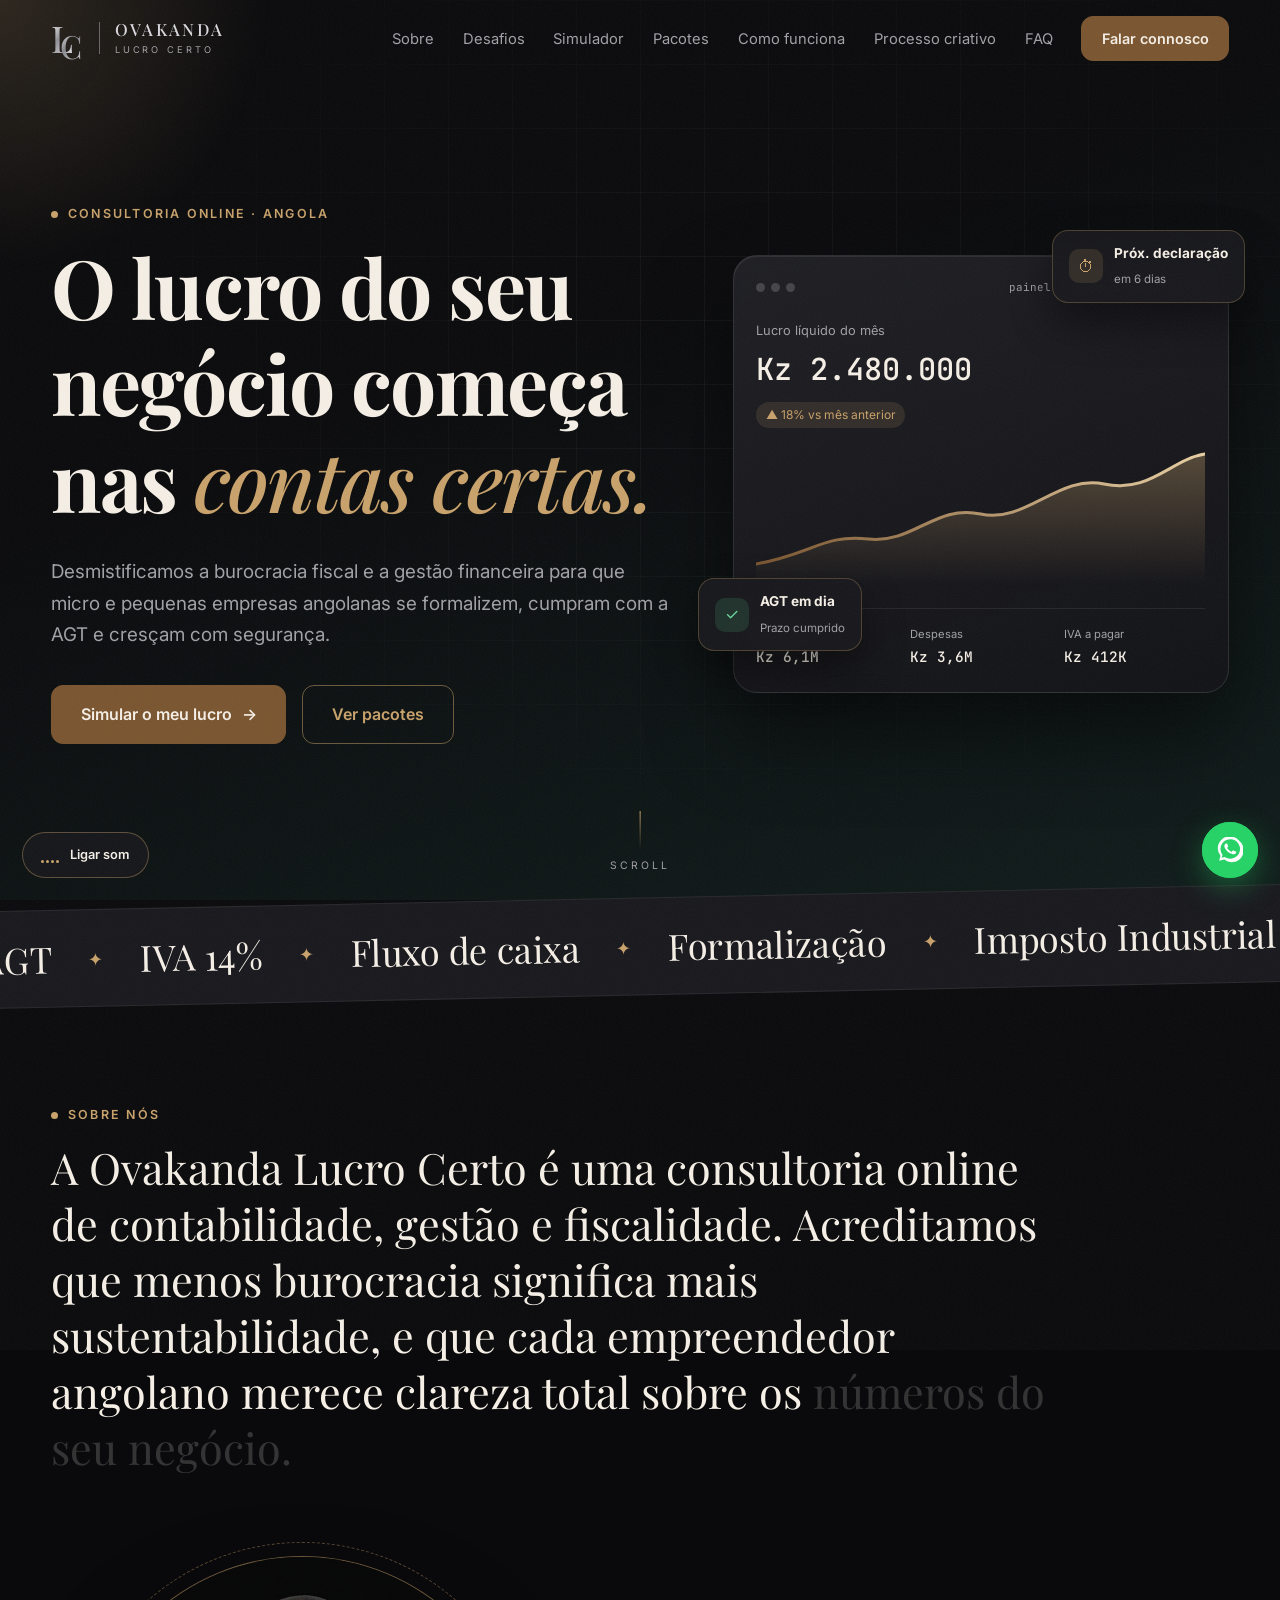
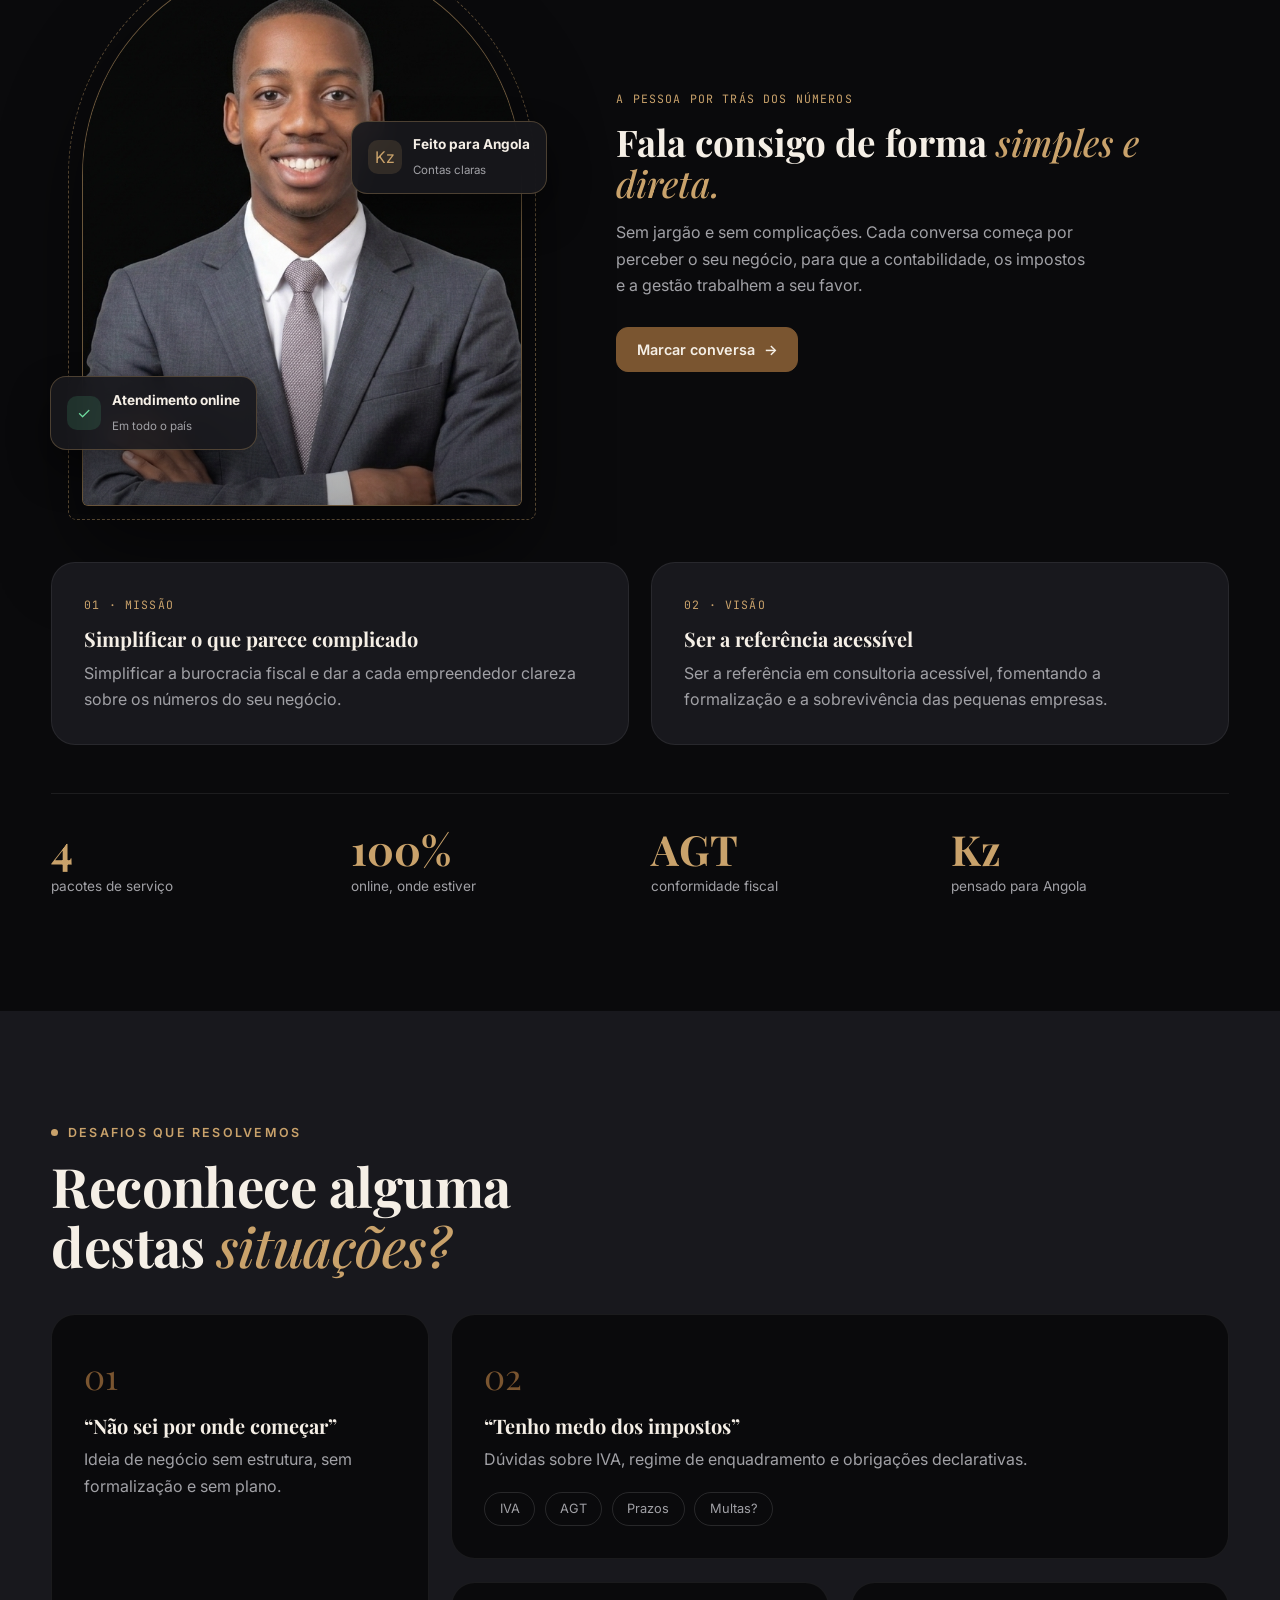
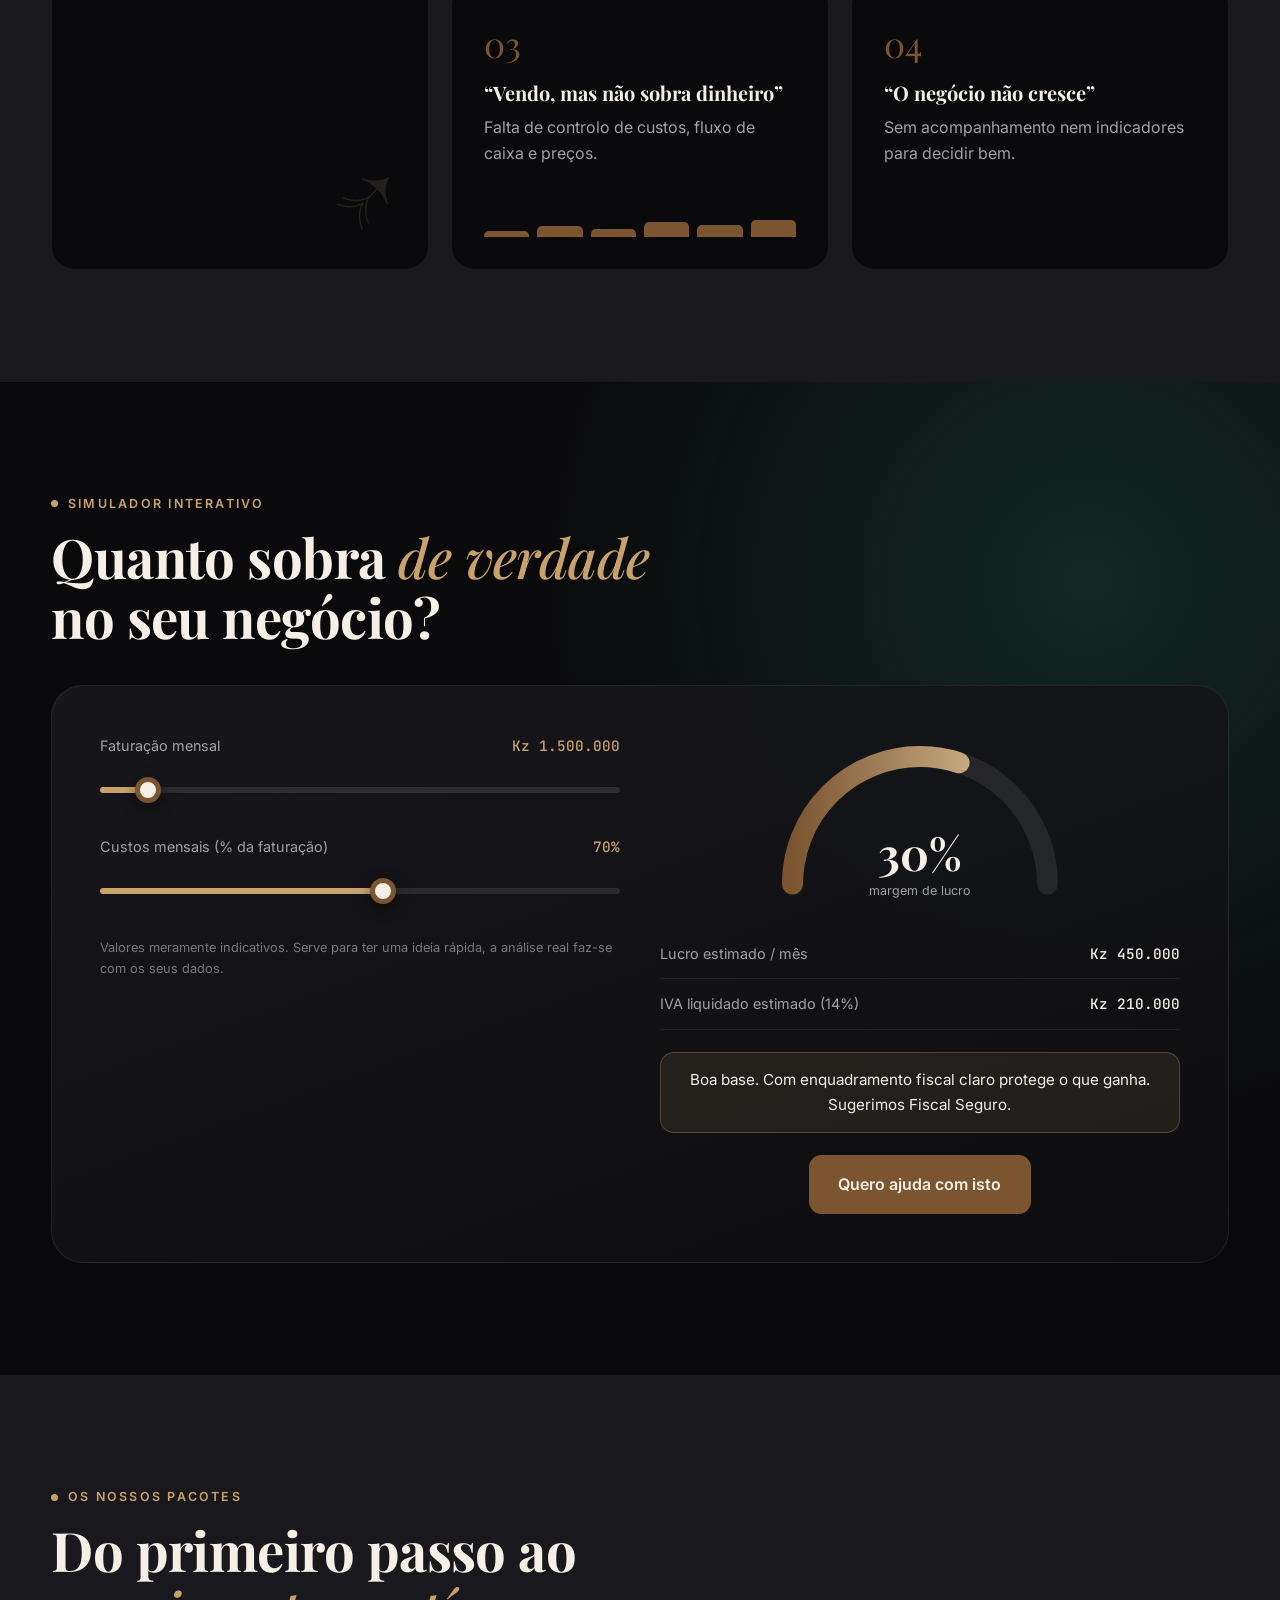
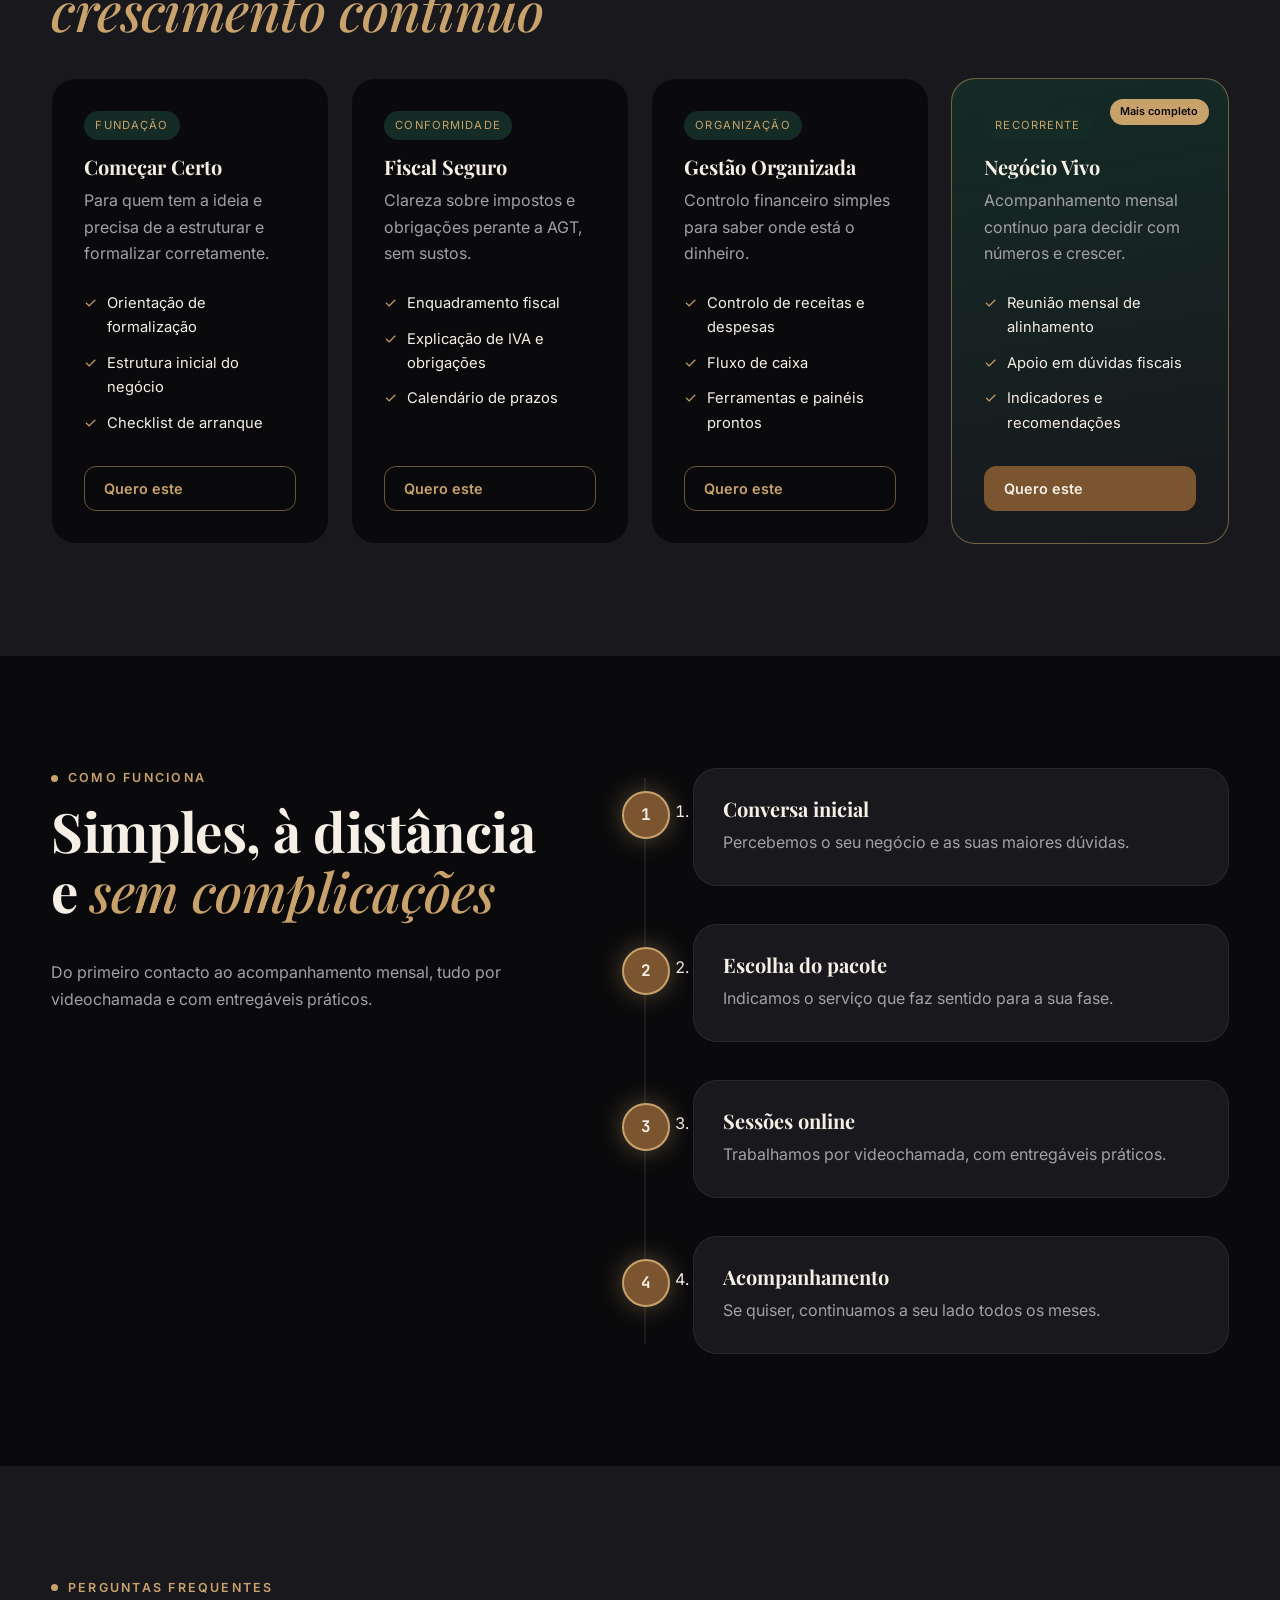
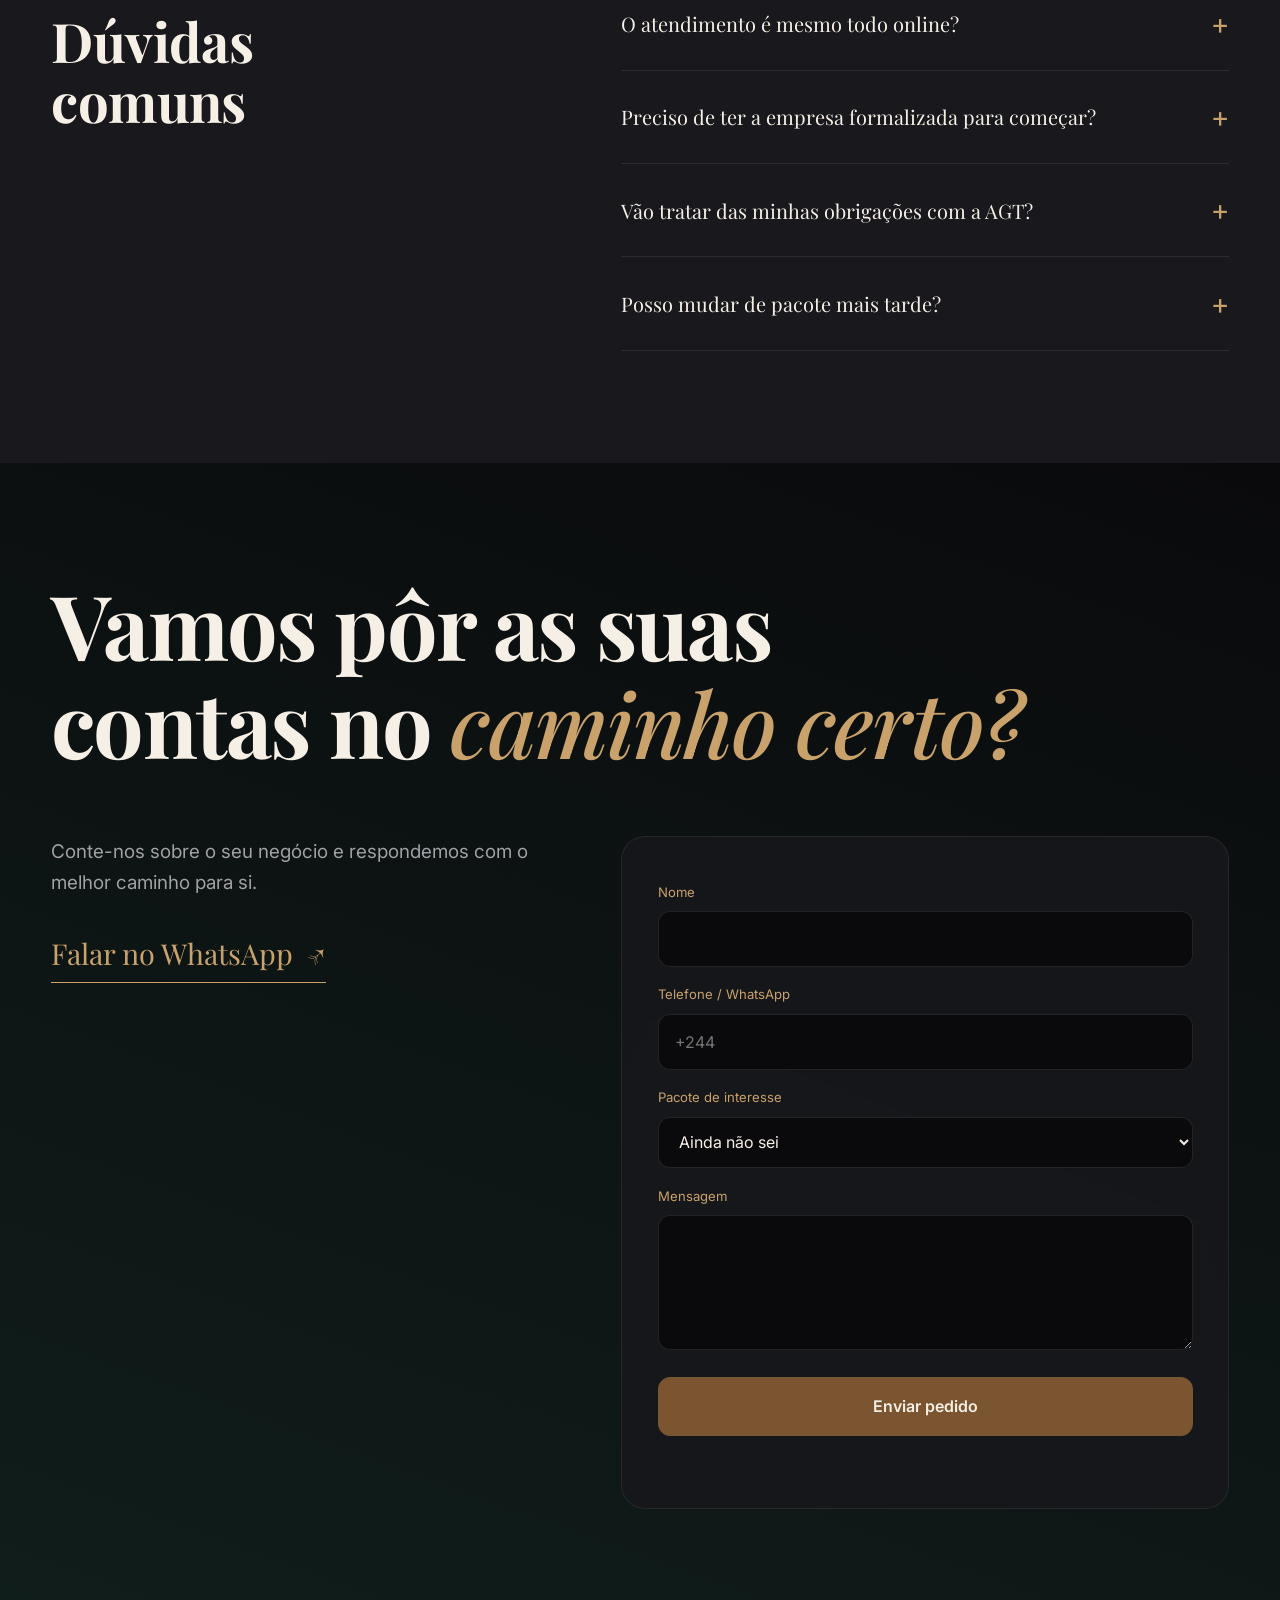
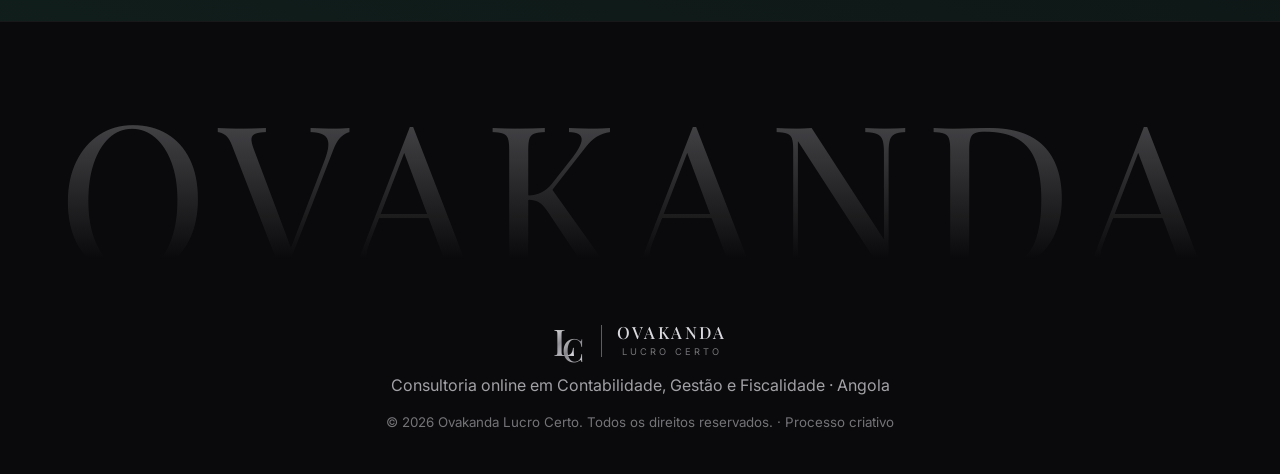
==== commit 40ff7c76: "refactor: mover falhas de gravacao exclusivamente para o processo criativo" ====
--- a/index.html
+++ b/index.html
@@ -36,7 +36,6 @@
         <li><a href="#simulador">Simulador</a></li>
         <li><a href="#pacotes">Pacotes</a></li>
         <li><a href="#processo">Como funciona</a></li>
-        <li><a href="#videos">Vídeos</a></li>
         <li><a href="processo-criativo.html" id="nav-processo">Processo criativo</a></li>
         <li><a href="#faq">FAQ</a></li>
         <li><a href="#contacto" class="btn btn-sm magnetic" id="nav-cta">Falar connosco</a></li>
@@ -261,88 +260,6 @@
       </div>
     </section>
 
-    <!-- BASTIDORES & VÍDEOS -->
-    <section class="section alt" id="videos">
-      <div class="container">
-        <p class="eyebrow reveal"><span class="dot"></span> Bastidores do projeto</p>
-        <h2 class="reveal">Falhas de <em>gravação</em></h2>
-        <p class="lead reveal" style="margin-bottom: 2.2rem;">Veja os takes reais gravados para este projeto universitário:</p>
-        
-        <div class="vgrid">
-          <!-- VÍDEO 1 -->
-          <article class="card spotlight vcard reveal">
-            <div class="vframe">
-              <video controls preload="metadata" playsinline>
-                <source src="video1.mp4" type="video/mp4">
-                O seu navegador não suporta a reprodução deste vídeo.
-              </video>
-            </div>
-            <div class="vinfo">
-              <div class="vhead">
-                <span class="mono vbadge">Take 01</span>
-                <span class="mono vtime">00:02</span>
-              </div>
-              <h3>Falso arranque · Take 1</h3>
-              <p>Início de gravação interrompido nos primeiros segundos para acerto de posição.</p>
-            </div>
-          </article>
-
-          <!-- VÍDEO 2 -->
-          <article class="card spotlight vcard reveal">
-            <div class="vframe">
-              <video controls preload="metadata" playsinline>
-                <source src="video2.mp4" type="video/mp4">
-                O seu navegador não suporta a reprodução deste vídeo.
-              </video>
-            </div>
-            <div class="vinfo">
-              <div class="vhead">
-                <span class="mono vbadge">Take 02</span>
-                <span class="mono vtime">00:13</span>
-              </div>
-              <h3>Dicção e tom de voz · Take 2</h3>
-              <p>Teste de projeção vocal, postura corporativa e ritmo de fala.</p>
-            </div>
-          </article>
-
-          <!-- VÍDEO 3 -->
-          <article class="card spotlight vcard reveal">
-            <div class="vframe">
-              <video controls preload="metadata" playsinline>
-                <source src="video3.mp4" type="video/mp4">
-                O seu navegador não suporta a reprodução deste vídeo.
-              </video>
-            </div>
-            <div class="vinfo">
-              <div class="vhead">
-                <span class="mono vbadge">Take 03</span>
-                <span class="mono vtime">00:18</span>
-              </div>
-              <h3>Take completo · Take 3</h3>
-              <p>Gravação mais extensa com revisão de detalhes antes da aprovação.</p>
-            </div>
-          </article>
-
-          <!-- VÍDEO 4 -->
-          <article class="card spotlight vcard reveal">
-            <div class="vframe">
-              <video controls preload="metadata" playsinline>
-                <source src="video4.mp4" type="video/mp4">
-                O seu navegador não suporta a reprodução deste vídeo.
-              </video>
-            </div>
-            <div class="vinfo">
-              <div class="vhead">
-                <span class="mono vbadge">Take 04</span>
-                <span class="mono vtime">00:10</span>
-              </div>
-              <h3>Ajuste e postura · Take 4</h3>
-              <p>Último alinhamento de posicionamento e fala antes da versão final.</p>
-            </div>
-          </article>
-        </div>
-      </div>
-    </section>
 
     <!-- CONTACTO -->
     <section class="section contact" id="contacto">
